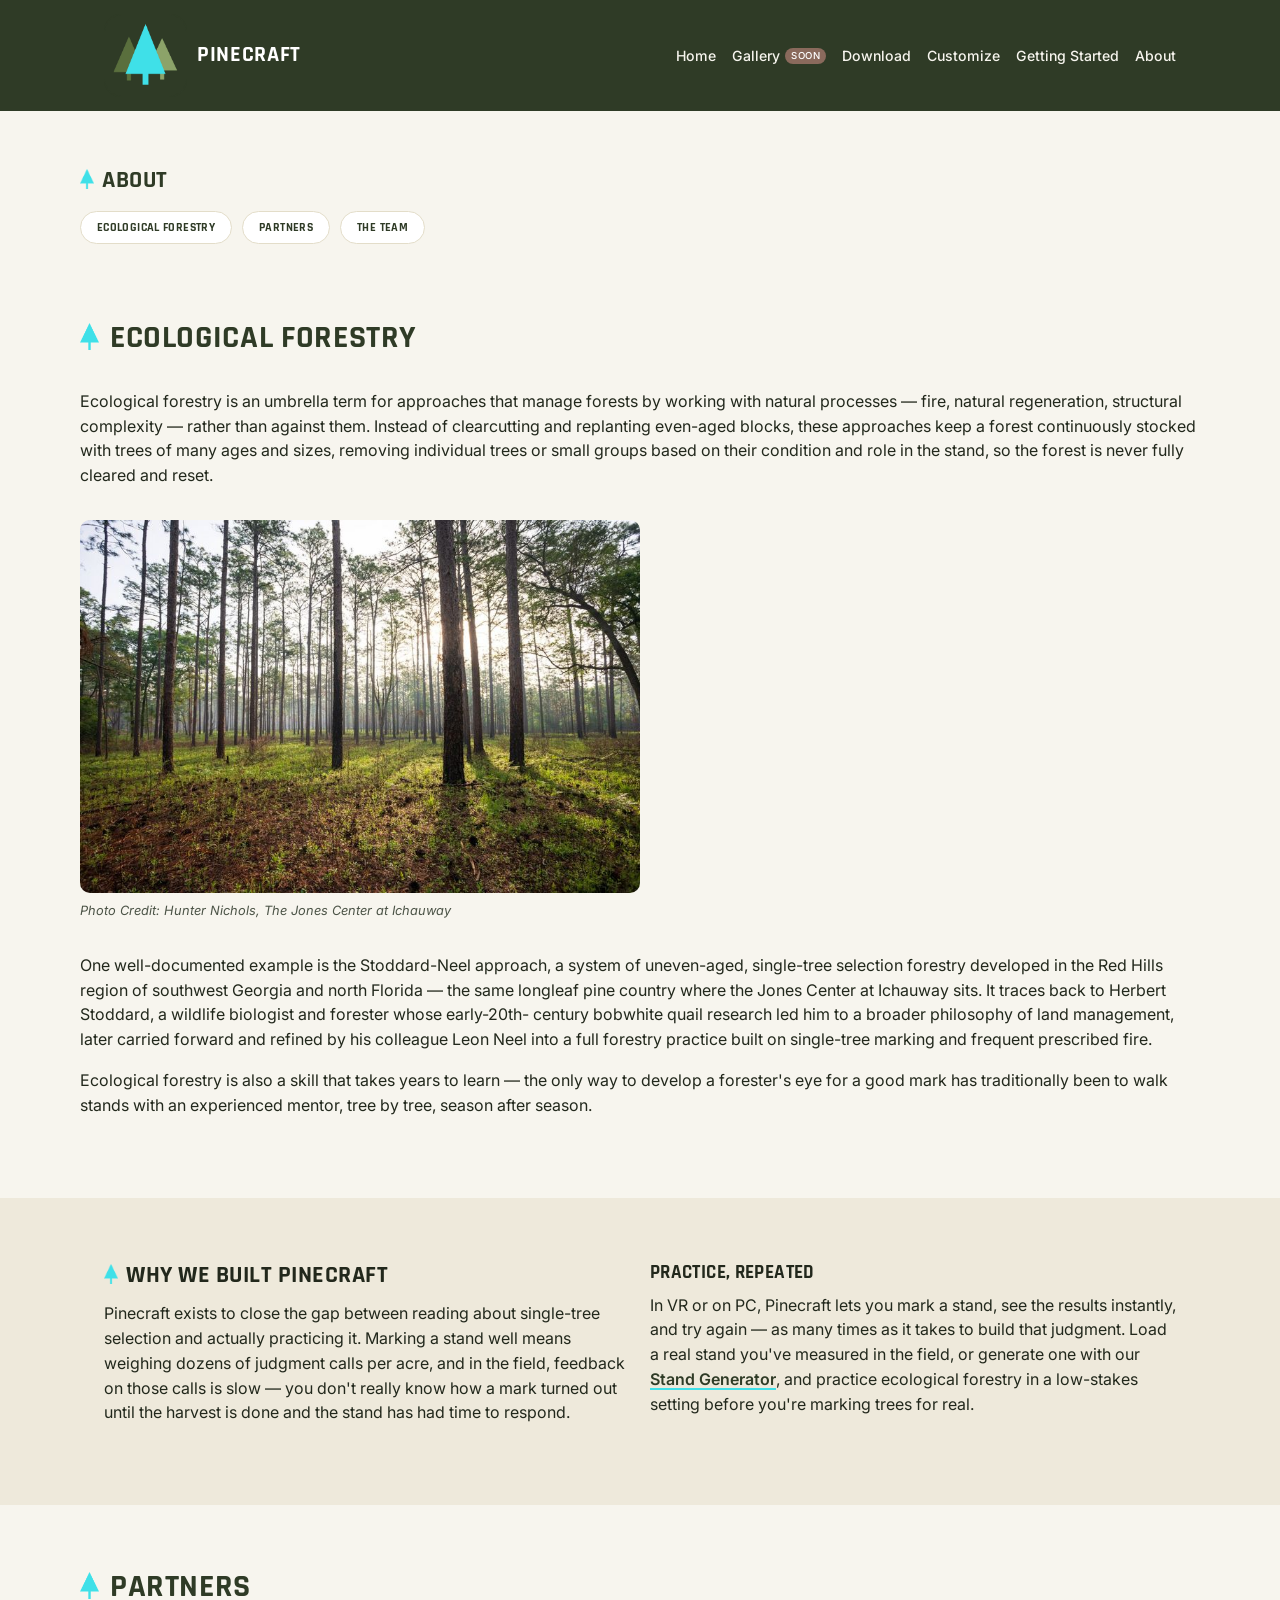
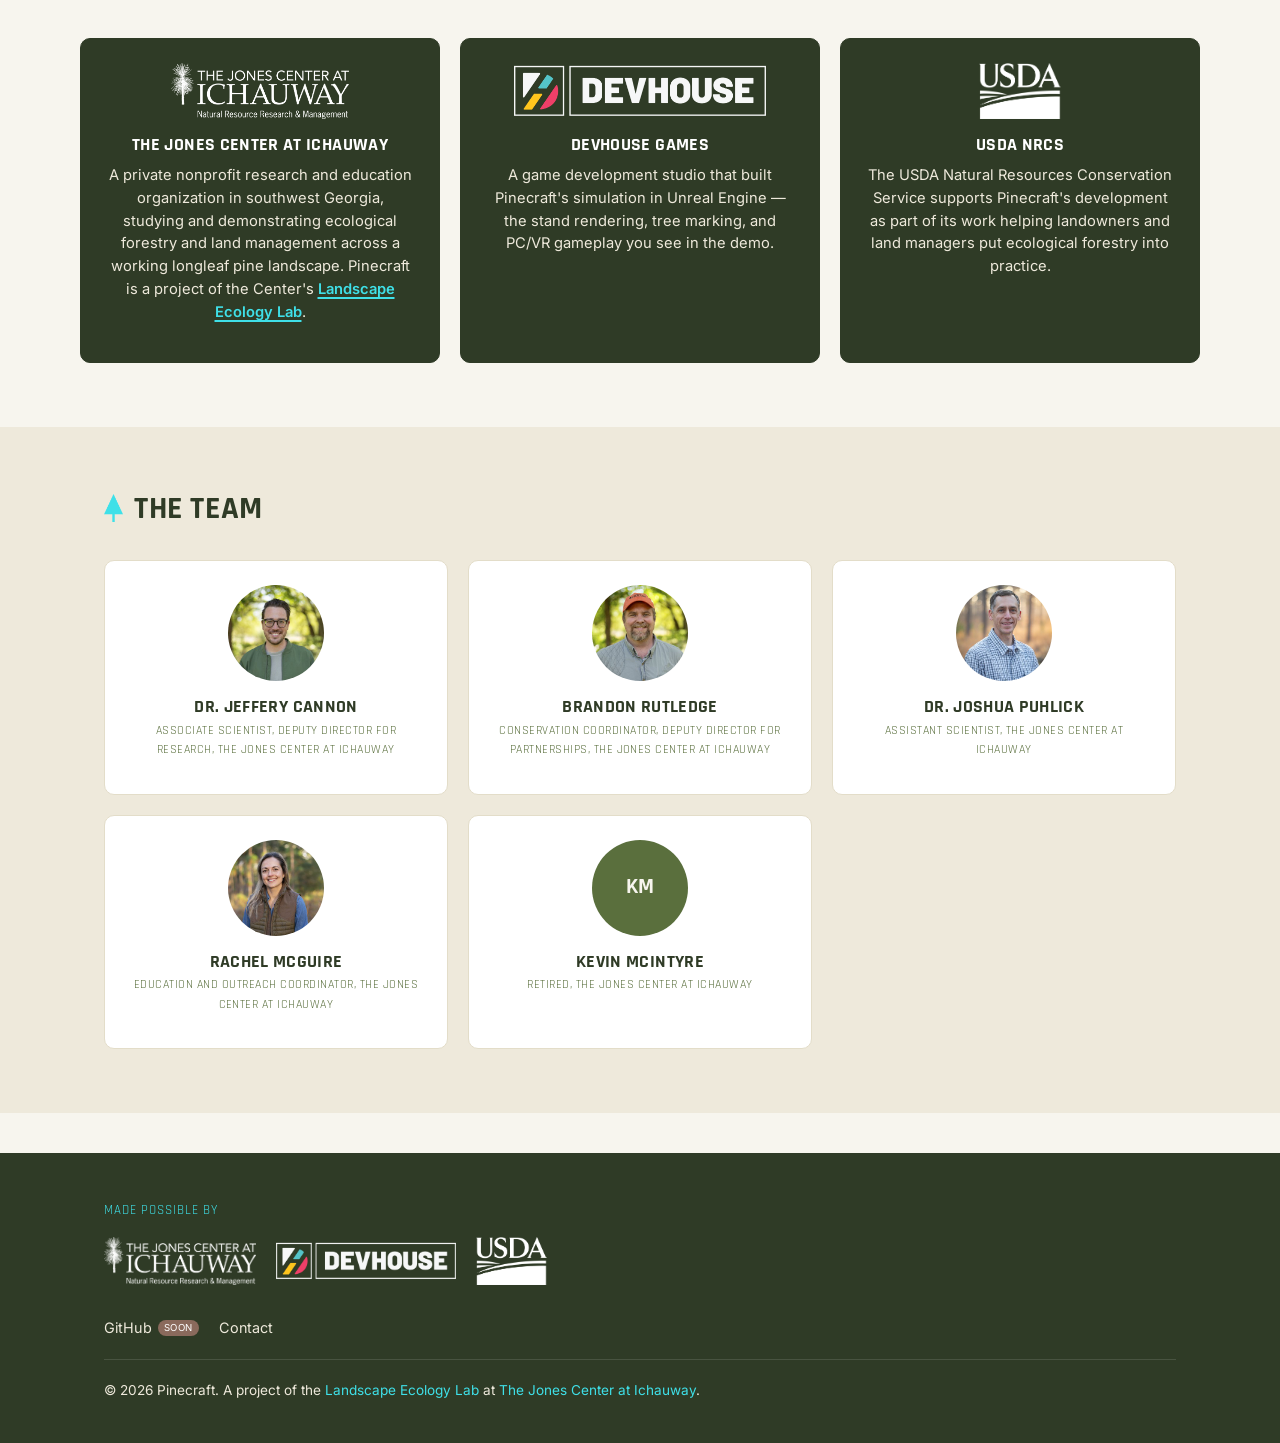
==== about.html @ fbffb934 "added about page" ====
<!DOCTYPE html>
<html lang="en">
<head>
<!-- Google tag (gtag.js) -->
<script async src="https://www.googletagmanager.com/gtag/js?id=G-YC16CTT1N0"></script>
<script>
  window.dataLayer = window.dataLayer || [];
  function gtag(){dataLayer.push(arguments);}
  gtag('js', new Date());

  gtag('config', 'G-YC16CTT1N0');
</script>
<meta charset="utf-8">
<meta name="viewport" content="width=device-width, initial-scale=1">
<title>About · Pinecraft</title>
<meta name="description" content="Ecological forestry and the philosophy behind Pinecraft.">
<link rel="icon" href="assets/img/favicon.png">
<link rel="preconnect" href="https://fonts.googleapis.com">
<link rel="preconnect" href="https://fonts.gstatic.com" crossorigin>
<link href="https://fonts.googleapis.com/css2?family=Rajdhani:wght@600;700&family=Inter:wght@400;500;600&display=swap" rel="stylesheet">
<link rel="stylesheet" href="assets/css/main.css">
</head>
<body>

<div data-include="partials/header.html"></div>

<main>
<section class="wrap page-header">
  <h1><img class="heading-icon" src="assets/img/logos/pine-mark.png" alt="">About</h1>
  <nav class="jump-links">
    <a href="#ecological-forestry">Ecological Forestry</a>
    <a href="#partners">Partners</a>
    <a href="#the-team">The Team</a>
  </nav>
</section>

<section class="wrap section">
  <div class="section__heading">
    <h2 id="ecological-forestry"><img class="heading-icon" src="assets/img/logos/pine-mark.png" alt="">Ecological Forestry</h2>
  </div>
  <p>
    Ecological forestry is an umbrella term for approaches that manage
    forests by working with natural processes — fire, natural regeneration,
    structural complexity — rather than against them. Instead of
    clearcutting and replanting even-aged blocks, these approaches keep a
    forest continuously stocked with trees of many ages and sizes, removing
    individual trees or small groups based on their condition and role in
    the stand, so the forest is never fully cleared and reset.
  </p>
  <figure class="about-photo">
    <img src="assets/img/photos/longleaf-stand-morning.jpg" alt="An open, uneven-aged longleaf pine stand with a grassy groundcover, lit by early morning sun.">
    <figcaption>Photo Credit: Hunter Nichols, The Jones Center at Ichauway</figcaption>
  </figure>
  <p>
    One well-documented example is the Stoddard-Neel approach, a system of
    uneven-aged, single-tree selection forestry developed in the Red Hills
    region of southwest Georgia and north Florida — the same longleaf pine
    country where the Jones Center at Ichauway sits. It traces back to
    Herbert Stoddard, a wildlife biologist and forester whose early-20th-
    century bobwhite quail research led him to a broader philosophy of land
    management, later carried forward and refined by his colleague Leon
    Neel into a full forestry practice built on single-tree marking and
    frequent prescribed fire.
  </p>
  <p>
    Ecological forestry is also a skill that takes years to learn — the
    only way to develop a forester's eye for a good mark has traditionally
    been to walk stands with an experienced mentor, tree by tree, season
    after season.
  </p>
</section>

<section class="section section--alt">
  <div class="wrap grid grid--2">
    <div>
      <h2><img class="heading-icon" src="assets/img/logos/pine-mark.png" alt="">Why We Built Pinecraft</h2>
      <p>
        Pinecraft exists to close the gap between reading about single-tree
        selection and actually practicing it. Marking a stand well means
        weighing dozens of judgment calls per acre, and in the field,
        feedback on those calls is slow — you don't really know how a mark
        turned out until the harvest is done and the stand has had time to
        respond.
      </p>
    </div>
    <div>
      <h3>Practice, Repeated</h3>
      <p>
        In VR or on PC, Pinecraft lets you mark a stand, see the results
        instantly, and try again — as many times as it takes to build that
        judgment. Load a real stand you've measured in the field, or
        generate one with our <a class="text-link" href="customize.html#stand-generator">Stand Generator</a>,
        and practice ecological forestry in a low-stakes setting before
        you're marking trees for real.
      </p>
    </div>
  </div>
</section>

<section class="wrap section">
  <div class="section__heading">
    <h2 id="partners"><img class="heading-icon" src="assets/img/logos/pine-mark.png" alt="">Partners</h2>
  </div>
  <div class="grid grid--3">
    <div class="card partner-card">
      <a href="https://www.jonesctr.org/" target="_blank" rel="noopener"><img src="assets/img/logos/jones-center.png" alt="The Jones Center at Ichauway"></a>
      <h3>The Jones Center at Ichauway</h3>
      <p>A private nonprofit research and education organization in southwest Georgia, studying and demonstrating ecological forestry and land management across a working longleaf pine landscape. Pinecraft is a project of the Center's <a class="text-link" href="https://lab.jonesctr.org/cannon/" target="_blank" rel="noopener">Landscape Ecology Lab</a>.</p>
    </div>
    <div class="card partner-card">
      <a href="https://devhouse.games/" target="_blank" rel="noopener"><img src="assets/img/logos/devhouse.png" alt="Devhouse Games"></a>
      <h3>Devhouse Games</h3>
      <p>A game development studio that built Pinecraft's simulation in Unreal Engine — the stand rendering, tree marking, and PC/VR gameplay you see in the demo.</p>
    </div>
    <div class="card partner-card">
      <a href="https://www.nrcs.usda.gov/" target="_blank" rel="noopener"><img src="assets/img/logos/nrcs.png" alt="USDA NRCS"></a>
      <h3>USDA NRCS</h3>
      <p>The USDA Natural Resources Conservation Service supports Pinecraft's development as part of its work helping landowners and land managers put ecological forestry into practice.</p>
    </div>
  </div>
</section>

<section class="section section--alt">
  <div class="wrap">
  <div class="section__heading">
    <h2 id="the-team"><img class="heading-icon" src="assets/img/logos/pine-mark.png" alt="">The Team</h2>
  </div>
  <div class="grid grid--3">
    <div class="card team-card">
      <div class="team-avatar"><img src="assets/img/team/cannon.jpg" alt="Dr. Jeffery Cannon"></div>
      <h3>Dr. Jeffery Cannon</h3>
      <p class="team-role">Associate Scientist, Deputy Director for Research, The Jones Center at Ichauway</p>
    </div>
    <div class="card team-card">
      <div class="team-avatar"><img src="assets/img/team/rutledge.jpg" alt="Brandon Rutledge"></div>
      <h3>Brandon Rutledge</h3>
      <p class="team-role">Conservation Coordinator, Deputy Director for Partnerships, The Jones Center at Ichauway</p>
    </div>
    <div class="card team-card">
      <div class="team-avatar"><img src="assets/img/team/puhlick.jpg" alt="Dr. Joshua Puhlick"></div>
      <h3>Dr. Joshua Puhlick</h3>
      <p class="team-role">Assistant Scientist, The Jones Center at Ichauway</p>
    </div>
    <div class="card team-card">
      <div class="team-avatar"><img src="assets/img/team/mcguire.jpg" alt="Rachel McGuire"></div>
      <h3>Rachel McGuire</h3>
      <p class="team-role">Education and Outreach Coordinator, The Jones Center at Ichauway</p>
    </div>
    <div class="card team-card">
      <div class="team-avatar">KM</div>
      <h3>Kevin McIntyre</h3>
      <p class="team-role">Retired, The Jones Center at Ichauway</p>
    </div>
  </div>
  </div>
</section>
</main>

<div data-include="partials/footer.html"></div>

<script src="assets/js/main.js"></script>
</body>
</html>
---- assets/css/main.css ----
/* ==========================================================================
   Pinecraft — theme variables
   Pulled from the in-game pause menu (panel/button/header greens + mauve)
   and the tree-selection cyan seen in gameplay. All in one place on purpose
   — nudge any hex below and the whole site follows.
   ========================================================================== */
:root {
  /* Core game palette */
  --forest-dark:   #2f3b26; /* pause-menu panel background */
  --forest-mid:    #5a6f3d; /* pause-menu button rows */
  --forest-mauve:  #8a6a5c; /* pause-menu header bar */
  --accent-cyan:   #3fe0e8; /* tree-selection highlight — the one "special" color */
  --accent-lime:   #d6e24b; /* pause-menu button text */

  /* Supporting neutrals, pulled from the gameplay shot */
  --bark:          #5b4a3d;
  --sand:          #b99b5c;
  --sky:           #aebfc9;

  /* Content surface colors — dark chrome, light reading surface */
  --cream:         #f7f5ee;
  --cream-dim:     #eee9db;
  --ink:           #22281c;
  --ink-soft:      #4b5346;
  --white:         #ffffff;

  --font-display: "Rajdhani", "Segoe UI", sans-serif;
  --font-body: "Inter", "Segoe UI", sans-serif;

  --radius: 10px;
  --wrap-width: 1120px;
}

/* ==========================================================================
   Reset / base
   ========================================================================== */
* { box-sizing: border-box; }
html { scroll-behavior: smooth; }
body {
  margin: 0;
  font-family: var(--font-body);
  color: var(--ink);
  background: var(--cream);
  line-height: 1.55;
}
img { max-width: 100%; display: block; }
a { color: inherit; }
h1, h2, h3, h4 {
  font-family: var(--font-display);
  font-weight: 700;
  text-transform: uppercase;
  letter-spacing: 0.02em;
  line-height: 1.15;
  margin: 0 0 0.5em;
}
p { margin: 0 0 1em; }
.wrap {
  max-width: var(--wrap-width);
  margin: 0 auto;
  padding: 0 24px;
}
.sr-only {
  position: absolute;
  width: 1px; height: 1px;
  overflow: hidden;
  clip: rect(0 0 0 0);
  white-space: nowrap;
}
a:focus-visible, button:focus-visible, input:focus-visible, select:focus-visible, textarea:focus-visible {
  outline: 3px solid var(--accent-cyan);
  outline-offset: 2px;
}

/* ==========================================================================
   Buttons — styled after the pause-menu rows (moss green + lime text)
   ========================================================================== */
.btn {
  display: inline-flex;
  align-items: center;
  gap: 0.5em;
  font-family: var(--font-display);
  font-weight: 700;
  text-transform: uppercase;
  letter-spacing: 0.03em;
  text-decoration: none;
  border: none;
  border-radius: var(--radius);
  padding: 14px 28px;
  cursor: pointer;
  transition: transform 0.12s ease, background 0.12s ease;
}
.btn:disabled {
  opacity: 0.45;
  cursor: not-allowed;
  pointer-events: none;
}
.btn:hover {
  transform: translateY(-1px);
  box-shadow: 0 0 0 3px rgba(63,224,232,0.22), 0 6px 18px rgba(63,224,232,0.25);
}
.btn--primary {
  background: var(--forest-mid);
  color: var(--accent-lime);
}
.btn--primary:hover { background: #66803f; }
.btn--ghost {
  background: transparent;
  color: var(--forest-dark);
  border: 2px solid var(--forest-dark);
}
.btn--ghost:hover { background: var(--forest-dark); color: var(--cream); }
/* For ghost buttons sitting on the dark hero — plain .btn--ghost (dark
   text/border) nearly disappears against the hero's dark green overlay. */
.btn--ghost-inverse {
  background: transparent;
  color: var(--cream);
  border: 2px solid var(--accent-cyan);
}
.btn--ghost-inverse:hover {
  background: var(--accent-cyan);
  color: var(--forest-dark);
  box-shadow: 0 0 26px rgba(63,224,232,0.5);
}
.btn--cyan {
  background: var(--accent-cyan);
  color: var(--forest-dark);
}
.btn--cyan:hover { background: #63e8ee; }

/* Inline text links (e.g. "Stand Generator" mentions inline in copy) */
.text-link {
  color: var(--forest-dark);
  font-weight: 600;
  text-decoration: underline;
  text-decoration-color: var(--accent-cyan);
  text-decoration-thickness: 2px;
  text-underline-offset: 3px;
}
.text-link:hover { color: var(--accent-cyan); }

/* ==========================================================================
   Header / nav
   ========================================================================== */
.site-header {
  background: var(--forest-dark);
  color: var(--white);
  position: sticky;
  top: 0;
  z-index: 20;
}
.site-header__inner {
  display: flex;
  align-items: center;
  justify-content: space-between;
  padding-top: 14px;
  padding-bottom: 14px;
}
.brand {
  display: inline-flex;
  align-items: center;
  gap: 10px;
  text-decoration: none;
  color: var(--white);
}
.brand__icon {
  height: 83px;
  width: 83px;
}
.brand__mark {
  font-family: var(--font-display);
  font-weight: 700;
  font-size: 1.4rem;
  letter-spacing: 0.03em;
  text-transform: uppercase;
}
.site-nav ul {
  display: flex;
  gap: 16px;
  list-style: none;
  margin: 0;
  padding: 0;
}
.site-nav a {
  text-decoration: none;
  color: var(--cream);
  font-weight: 500;
  font-size: 0.88rem;
  display: inline-flex;
  align-items: center;
  gap: 5px;
  white-space: nowrap;
}
.site-nav a:hover { color: var(--accent-cyan); }
.badge {
  background: var(--forest-mauve);
  color: var(--white);
  font-size: 0.6rem;
  text-transform: uppercase;
  letter-spacing: 0.05em;
  padding: 1px 6px;
  border-radius: 999px;
}
.nav-toggle {
  display: none;
  flex-direction: column;
  gap: 4px;
  background: none;
  border: none;
  cursor: pointer;
  padding: 8px;
}
.nav-toggle span {
  width: 22px;
  height: 2px;
  background: var(--white);
}

/* Brand + full nav only need ~690px combined at max content width, so the
   hamburger doesn't need to kick in until well below tablet width. */
@media (max-width: 860px) {
  .nav-toggle { display: flex; }
  .site-nav {
    display: none;
    position: absolute;
    top: 100%;
    left: 0;
    right: 0;
    background: var(--forest-dark);
    padding: 12px 24px 20px;
  }
  .site-nav.is-open { display: block; }
  .site-nav ul { flex-direction: column; gap: 16px; }
}

/* ==========================================================================
   Hero
   ========================================================================== */
.hero {
  position: relative;
  overflow: hidden;
  color: var(--cream);
  padding: 72px 0 88px;
}
.hero__bg-video {
  position: absolute;
  inset: 0;
  width: 100%;
  height: 100%;
  object-fit: cover;
  z-index: 0;
}
.hero__overlay {
  position: absolute;
  inset: 0;
  z-index: 1;
  /* Same gradient the hero used before video — keeps it looking right even
     with no video file yet, and keeps hero text readable over any footage. */
  background: linear-gradient(180deg, rgba(47,59,38,0.88) 0%, rgba(36,48,29,0.92) 100%);
}
@media (max-width: 700px) {
  /* Skip the video on small screens — saves mobile data, and the plain
     gradient (still shown via .hero__overlay) looks fine on its own. */
  .hero__bg-video { display: none; }
}
.hero__grid {
  position: relative;
  z-index: 2;
  display: grid;
  grid-template-columns: 1fr auto;
  align-items: center;
  gap: 40px;
}
.hero__inner {
  display: grid;
  gap: 20px;
  max-width: 700px;
}
.hero__logo {
  width: 260px;
  height: auto;
  opacity: 0.9;
  justify-self: end;
}
@media (max-width: 900px) {
  .hero__grid { grid-template-columns: 1fr; }
  .hero__logo { display: none; }
}
.hero h1 {
  font-size: clamp(2.4rem, 5vw, 3.6rem);
  margin-bottom: 0.2em;
}
.hero p.lede {
  font-size: 1.15rem;
  color: var(--cream-dim);
  max-width: 620px;
}
.hero__actions {
  display: flex;
  flex-wrap: wrap;
  gap: 14px;
  margin-top: 12px;
}

/* ==========================================================================
   Sections / cards
   ========================================================================== */
section.section {
  padding: 64px 0;
}
section.section--alt {
  background: var(--cream-dim);
}
.section__heading {
  max-width: 640px;
  margin-bottom: 32px;
}
.section__heading h2 {
  font-size: 2rem;
  color: var(--forest-dark);
}
.section__heading p {
  color: var(--ink-soft);
}

.video-frame {
  position: relative;
  background: var(--forest-dark);
  border-radius: var(--radius);
  overflow: hidden;
  aspect-ratio: 16 / 9;
  display: flex;
  align-items: center;
  justify-content: center;
}
.video-frame video, .video-frame iframe {
  width: 100%;
  height: 100%;
  border: none;
  display: block;
}
/* Covers everything except the native control bar strip at the bottom,
   so a click anywhere on the video toggles play/pause without ever
   fighting the browser's own controls (seek bar, volume, fullscreen) —
   clicks on that strip fall straight through to the video underneath. */
.video-click-overlay {
  position: absolute;
  top: 0;
  left: 0;
  right: 0;
  bottom: 44px;
  cursor: pointer;
  z-index: 1;
}
.video-play-icon {
  position: absolute;
  top: 50%;
  left: 50%;
  transform: translate(-50%, -50%);
  width: 160px;
  height: 160px;
  border-radius: 50%;
  background: rgba(34,40,28,0.55);
  border: 4px solid var(--accent-cyan);
  display: flex;
  align-items: center;
  justify-content: center;
  transition: transform 0.15s ease, background 0.15s ease;
}
.video-play-icon::after {
  content: "";
  border-style: solid;
  border-width: 29px 0 29px 45px;
  border-color: transparent transparent transparent var(--accent-cyan);
  margin-left: 11px;
}
.video-click-overlay:hover .video-play-icon {
  transform: translate(-50%, -50%) scale(1.08);
  background: rgba(34,40,28,0.75);
}
.video-frame.is-playing .video-play-icon {
  display: none;
}
.video-placeholder {
  color: var(--cream-dim);
  text-align: center;
  padding: 24px;
  font-family: var(--font-display);
  text-transform: uppercase;
  letter-spacing: 0.05em;
}

.grid {
  display: grid;
  gap: 20px;
}
.grid--2 { grid-template-columns: repeat(2, 1fr); }
.grid--3 { grid-template-columns: repeat(3, 1fr); }
@media (max-width: 760px) {
  .grid--2, .grid--3 { grid-template-columns: 1fr; }
}

.card {
  background: var(--white);
  border-radius: var(--radius);
  padding: 24px;
  border: 1px solid #e3ddc9;
  transition: transform 0.18s ease, box-shadow 0.18s ease, border-color 0.18s ease;
}
.card:hover {
  transform: translateY(-4px);
  border-color: var(--accent-cyan);
  box-shadow: 0 10px 26px rgba(63,224,232,0.2);
}
.card h3 {
  font-size: 1.1rem;
  color: var(--forest-dark);
  display: flex;
  align-items: center;
  gap: 8px;
}
/* "Coming soon" cards get a corner ribbon instead of the header-badge
   treatment other cards would get — kept deliberately different from a
   plain striped background, which read as a generic placeholder pattern. */
.card--soon {
  position: relative;
  overflow: hidden;
  background: var(--cream-dim);
  border: 1px solid var(--forest-mauve);
}
.card--soon::before {
  content: "Coming soon";
  position: absolute;
  top: 16px;
  right: -38px;
  width: 150px;
  transform: rotate(45deg);
  background: var(--forest-mauve);
  color: var(--white);
  font-family: var(--font-display);
  font-size: 0.62rem;
  font-weight: 700;
  text-transform: uppercase;
  letter-spacing: 0.06em;
  text-align: center;
  padding: 4px 0;
  box-shadow: 0 2px 8px rgba(0,0,0,0.18);
}

/* Feature bullet dots "breathe" (scale + glow) to draw a little life into
   the list, then pop harder on hover as direct feedback. */
.tag-mark {
  display: inline-block;
  color: var(--accent-cyan);
  animation: tag-breathe 2s ease-in-out infinite;
}
@keyframes tag-breathe {
  0%, 100% { transform: scale(1); text-shadow: 0 0 3px rgba(63,224,232,0.3); }
  50% { transform: scale(2); text-shadow: 0 0 20px rgba(63,224,232,1); }
}
.card:hover .tag-mark {
  animation-play-state: paused;
  transform: scale(2.2);
  text-shadow: 0 0 22px rgba(63,224,232,1);
  transition: transform 0.18s ease, text-shadow 0.18s ease;
}
/* Coming-soon cards stay hands-off — no breathing dot, no hover pop, no
   glow, no card lift — so they visibly read as "not yet interactive" next
   to the live features around them. */
.card--soon .tag-mark {
  color: var(--forest-mauve);
  animation: none;
  transform: none;
  text-shadow: none;
}
.card--soon:hover {
  transform: none;
  border-color: var(--forest-mauve);
  box-shadow: none;
}
.card--soon:hover .tag-mark {
  transform: none;
  text-shadow: none;
}

.heading-icon {
  display: inline-block;
  height: 0.85em;
  width: auto;
  vertical-align: -0.1em;
  margin-right: 0.35em;
}

table.specs {
  width: 100%;
  border-collapse: collapse;
  background: var(--white);
  border-radius: var(--radius);
  overflow: hidden;
}
table.specs th, table.specs td {
  text-align: left;
  padding: 12px 16px;
  border-bottom: 1px solid #e3ddc9;
}
table.specs th {
  width: 220px;
  color: var(--forest-dark);
  font-family: var(--font-display);
  text-transform: uppercase;
  font-size: 0.8rem;
  letter-spacing: 0.04em;
}
.note {
  font-size: 0.9rem;
  color: var(--ink-soft);
  font-style: italic;
}

/* ==========================================================================
   Stand Generator preview
   ========================================================================== */
.stand-results {
  display: none;
}
.stand-results.is-visible { display: block; }
.stand-preview {
  position: relative;
  margin-top: 8px;
  background: var(--cream-dim);
  border: 1px solid #e3ddc9;
  border-radius: var(--radius);
  overflow: hidden;
}
.stand-preview canvas {
  width: 100%;
  height: auto;
  display: block;
  cursor: crosshair;
}
.stand-preview-tooltip {
  position: absolute;
  display: none;
  pointer-events: none;
  background: var(--ink);
  color: var(--cream);
  font-size: 0.8rem;
  padding: 6px 10px;
  border-radius: 6px;
  white-space: nowrap;
  transform: translate(-50%, -120%);
  z-index: 2;
}
.stand-preview-tooltip.is-visible { display: block; }
.stand-preview-tooltip--dark {
  background: var(--white);
  color: var(--ink);
  border: 1px solid #e3ddc9;
}
.stand-preview-legend {
  display: flex;
  flex-wrap: wrap;
  gap: 16px;
  padding: 10px 2px;
  font-size: 0.85rem;
  color: var(--ink-soft);
}
.stand-preview-legend span {
  display: inline-flex;
  align-items: center;
  gap: 6px;
}
.legend-swatch {
  width: 10px;
  height: 10px;
  border-radius: 50%;
  display: inline-block;
}
.legend-swatch--ring {
  background: rgba(127,194,92,0.85);
  box-shadow: 0 0 0 1.5px rgba(232,151,63,0.9);
}
.legend-swatch--firescar {
  background: rgba(127,194,92,0.85);
  box-shadow: 0 0 0 1.5px rgba(25,22,20,0.95);
}

.callout {
  margin-top: 24px;
  background: var(--cream-dim);
  border: 1px solid #e3ddc9;
  border-left: 4px solid var(--accent-cyan);
  border-radius: var(--radius);
  padding: 20px 24px;
}
.callout h3 { margin-bottom: 0.4em; }
.callout .btn { margin-top: 4px; }

.stand-histogram {
  margin-top: 24px;
  background: var(--white);
  border: 1px solid #e3ddc9;
  border-radius: var(--radius);
  padding: 16px;
  position: relative;
}
.stand-histogram h4 {
  margin: 0 0 12px;
  font-size: 0.9rem;
  color: var(--forest-dark);
}
.stand-histogram canvas {
  width: 100%;
  height: auto;
  display: block;
}

/* ==========================================================================
   Getting Started — collapsible guide sections
   ========================================================================== */
.guide-section {
  background: var(--white);
  border: 1px solid #e3ddc9;
  border-radius: var(--radius);
  margin-bottom: 16px;
  overflow: hidden;
}
.guide-section summary {
  cursor: pointer;
  padding: 18px 24px;
  font-family: var(--font-display);
  font-weight: 700;
  text-transform: uppercase;
  letter-spacing: 0.03em;
  font-size: 1.05rem;
  color: var(--forest-dark);
  list-style: none;
  display: flex;
  align-items: center;
  justify-content: space-between;
  gap: 16px;
}
.guide-section summary::-webkit-details-marker { display: none; }
.guide-section summary::after {
  content: "+";
  flex: none;
  font-size: 1.5rem;
  line-height: 1;
  color: var(--accent-cyan);
  transition: transform 0.15s ease;
}
.guide-section[open] summary { border-bottom: 1px solid #e3ddc9; }
.guide-section[open] summary::after { transform: rotate(45deg); }
.guide-section__body {
  padding: 20px 24px 24px;
}
.guide-section__body h3 {
  font-size: 1rem;
  color: var(--forest-dark);
  margin-top: 1.6em;
}
.guide-section__body h3:first-child { margin-top: 0; }
.guide-section__body ol,
.guide-section__body ul {
  padding-left: 1.3em;
  margin: 0 0 1em;
}
.guide-section__body li { margin-bottom: 0.4em; }
.guide-section__body code {
  background: var(--cream-dim);
  padding: 1px 6px;
  border-radius: 4px;
  font-size: 0.92em;
}
.guide-placeholder {
  background: var(--cream-dim);
  border: 1px dashed #cfc7ab;
  border-radius: var(--radius);
  padding: 28px 20px;
  text-align: center;
  color: var(--ink-soft);
  font-size: 0.85rem;
  margin: 16px 0;
}
.guide-placeholder strong {
  display: block;
  color: var(--forest-dark);
  font-family: var(--font-display);
  text-transform: uppercase;
  letter-spacing: 0.03em;
  font-size: 0.75rem;
  margin-bottom: 6px;
}
.guide-screenshot {
  margin: 16px 0;
  max-width: 420px;
}
.guide-screenshot img {
  display: block;
  width: 100%;
  border: 1px solid #e3ddc9;
  border-radius: var(--radius);
}
.guide-screenshot figcaption {
  margin-top: 8px;
  color: var(--ink-soft);
  font-size: 0.85rem;
  text-align: center;
}

/* ==========================================================================
   Contact form
   ========================================================================== */
.contact-form {
  max-width: 520px;
  margin-top: 32px;
}
#stand-generator-form {
  background: var(--white);
  border: 1px solid #e3ddc9;
  border-radius: var(--radius);
  padding: 24px;
}
.form-field {
  margin-bottom: 20px;
}
.form-field label {
  display: block;
  font-family: var(--font-display);
  font-weight: 700;
  text-transform: uppercase;
  font-size: 0.8rem;
  letter-spacing: 0.04em;
  color: var(--forest-dark);
  margin-bottom: 6px;
}
.form-field input,
.form-field select,
.form-field textarea {
  width: 100%;
  font-family: var(--font-body);
  font-size: 1rem;
  color: var(--ink);
  background: var(--white);
  border: 1px solid #e3ddc9;
  border-radius: var(--radius);
  padding: 10px 14px;
}
.form-field textarea { resize: vertical; }
.slider-field {
  display: flex;
  align-items: center;
  gap: 12px;
}
.slider-field input[type="range"] {
  flex: 1;
  accent-color: var(--accent-cyan);
}
.slider-field input[type="number"] {
  width: 80px;
  flex: none;
}
.checkbox-field {
  display: flex;
  flex-wrap: wrap;
  gap: 24px;
}
.checkbox-field label {
  display: flex;
  align-items: center;
  gap: 8px;
  text-transform: none;
  font-family: var(--font-body);
  font-weight: 500;
  font-size: 0.95rem;
  color: var(--ink);
}
.checkbox-field input[type="checkbox"],
.checkbox-field input[type="radio"] {
  width: 18px;
  height: 18px;
  flex: none;
  accent-color: var(--accent-cyan);
}

/* ==========================================================================
   Coming-soon page layout
   ========================================================================== */
.page-header {
  padding: 56px 0 12px;
}
.page-header h1 { color: var(--forest-dark); }
.page-header .lede { color: var(--ink-soft); font-size: 1.1rem; }
.jump-links {
  display: flex;
  flex-wrap: wrap;
  gap: 10px;
  margin-top: 16px;
}
.jump-links a {
  color: var(--forest-dark);
  background: var(--white);
  border: 1px solid #e3ddc9;
  border-radius: 999px;
  padding: 6px 16px;
  font-family: var(--font-display);
  font-weight: 700;
  text-transform: uppercase;
  letter-spacing: 0.03em;
  font-size: 0.78rem;
  text-decoration: none;
}
.jump-links a:hover {
  border-color: var(--accent-cyan);
  color: var(--accent-cyan);
}

.coming-soon-panel {
  padding-bottom: 56px;
}
.coming-soon-badge {
  display: inline-block;
  background: var(--forest-mauve);
  color: var(--white);
  font-family: var(--font-display);
  text-transform: uppercase;
  letter-spacing: 0.06em;
  padding: 6px 14px;
  border-radius: 999px;
  margin-bottom: 16px;
}

/* ==========================================================================
   About page — partners + team
   ========================================================================== */
.about-photo {
  margin: 32px 0;
  max-width: 50%;
}
@media (max-width: 760px) {
  .about-photo { max-width: 100%; }
}
.about-photo img {
  display: block;
  width: 100%;
  border-radius: var(--radius);
}
.about-photo figcaption {
  margin-top: 8px;
  color: var(--ink-soft);
  font-size: 0.8rem;
  font-style: italic;
}

.partner-card {
  position: relative;
  text-align: center;
  background: var(--forest-dark);
  border-color: var(--forest-dark);
  cursor: pointer;
}
/* Stretches the logo link's hit area to cover the whole card. Later-painted
   siblings (like the inline "Landscape Ecology Lab" link) still sit on top
   in default stacking order, so nested links stay independently clickable. */
.partner-card > a:first-of-type::after {
  content: "";
  position: absolute;
  inset: 0;
}
.partner-card img {
  height: 56px;
  width: auto;
  max-width: 100%;
  object-fit: contain;
  margin: 0 auto 16px;
}
.partner-card h3 { justify-content: center; color: var(--white); }
.partner-card p { color: var(--cream-dim); font-size: 0.92rem; }
.partner-card a.text-link { color: var(--accent-cyan); }

.team-card { text-align: center; }
.team-avatar {
  width: 96px;
  height: 96px;
  border-radius: 50%;
  margin: 0 auto 16px;
  overflow: hidden;
  background: var(--forest-mid);
  color: var(--cream);
  display: flex;
  align-items: center;
  justify-content: center;
  font-family: var(--font-display);
  font-weight: 700;
  font-size: 1.4rem;
  letter-spacing: 0.02em;
}
.team-avatar img {
  width: 100%;
  height: 100%;
  object-fit: cover;
}
.team-card h3 { justify-content: center; margin-bottom: 0.2em; }
.team-card .team-role {
  font-family: var(--font-display);
  text-transform: uppercase;
  letter-spacing: 0.04em;
  font-size: 0.78rem;
  color: var(--forest-mid);
  margin-bottom: 0.8em;
}
.team-card p { color: var(--ink-soft); font-size: 0.92rem; }

/* ==========================================================================
   Footer / credits
   ========================================================================== */
.site-footer {
  background: var(--forest-dark);
  color: var(--cream-dim);
  padding: 48px 0 28px;
  margin-top: 40px;
}
.credits__label {
  font-family: var(--font-display);
  text-transform: uppercase;
  letter-spacing: 0.08em;
  font-size: 0.8rem;
  color: var(--accent-cyan);
  margin-bottom: 16px;
}
.credits__logos {
  list-style: none;
  display: flex;
  flex-wrap: wrap;
  gap: 20px;
  padding: 0;
  margin: 0 0 32px;
}
.credits__logos a { text-decoration: none; }
.credit-logo {
  height: 48px;
  width: auto;
  max-width: 180px;
  object-fit: contain;
}
.footer-links {
  display: flex;
  flex-wrap: wrap;
  gap: 20px;
  margin-bottom: 20px;
}
.footer-links a {
  color: var(--cream-dim);
  text-decoration: none;
  font-size: 0.9rem;
  display: inline-flex;
  align-items: center;
  gap: 6px;
}
.footer-links a:hover { color: var(--accent-cyan); }
.footer-bottom {
  border-top: 1px solid rgba(255,255,255,0.12);
  padding-top: 20px;
  font-size: 0.85rem;
}
.footer-bottom a { color: var(--accent-cyan); text-decoration: none; }
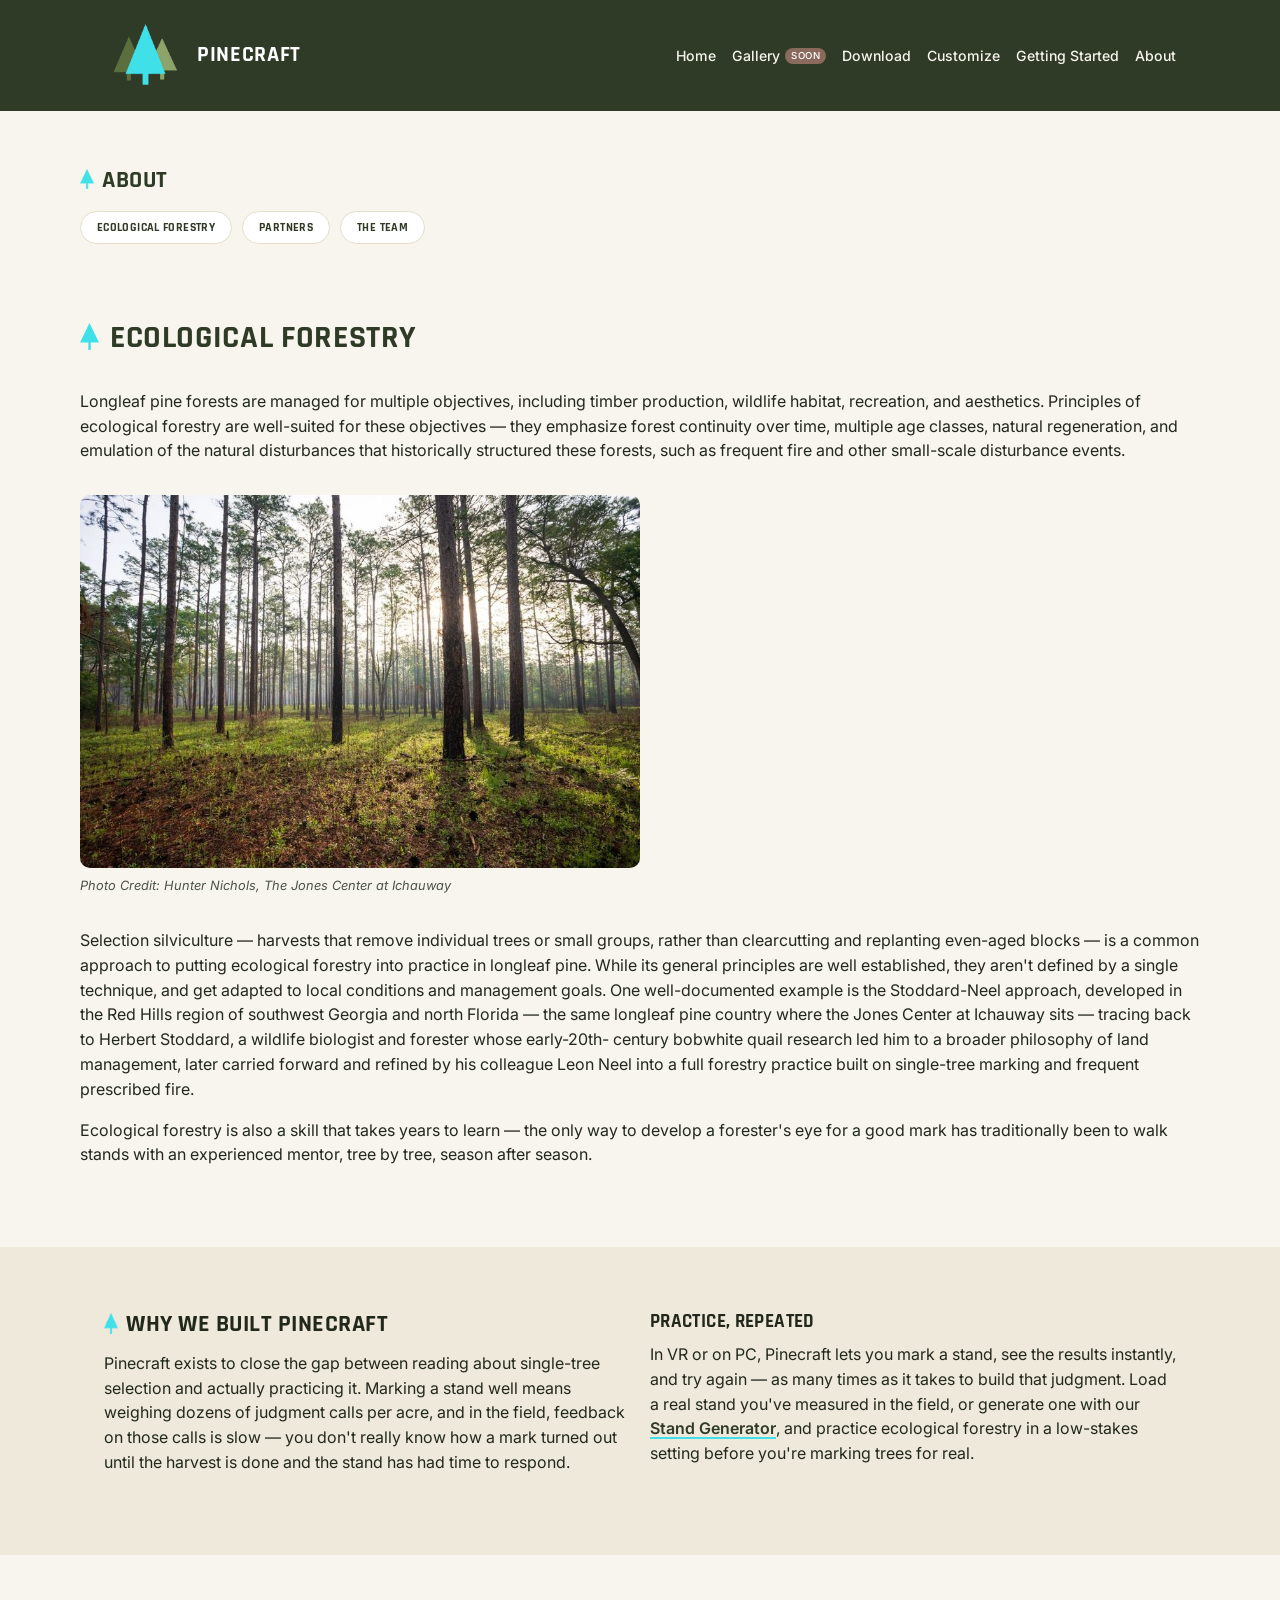
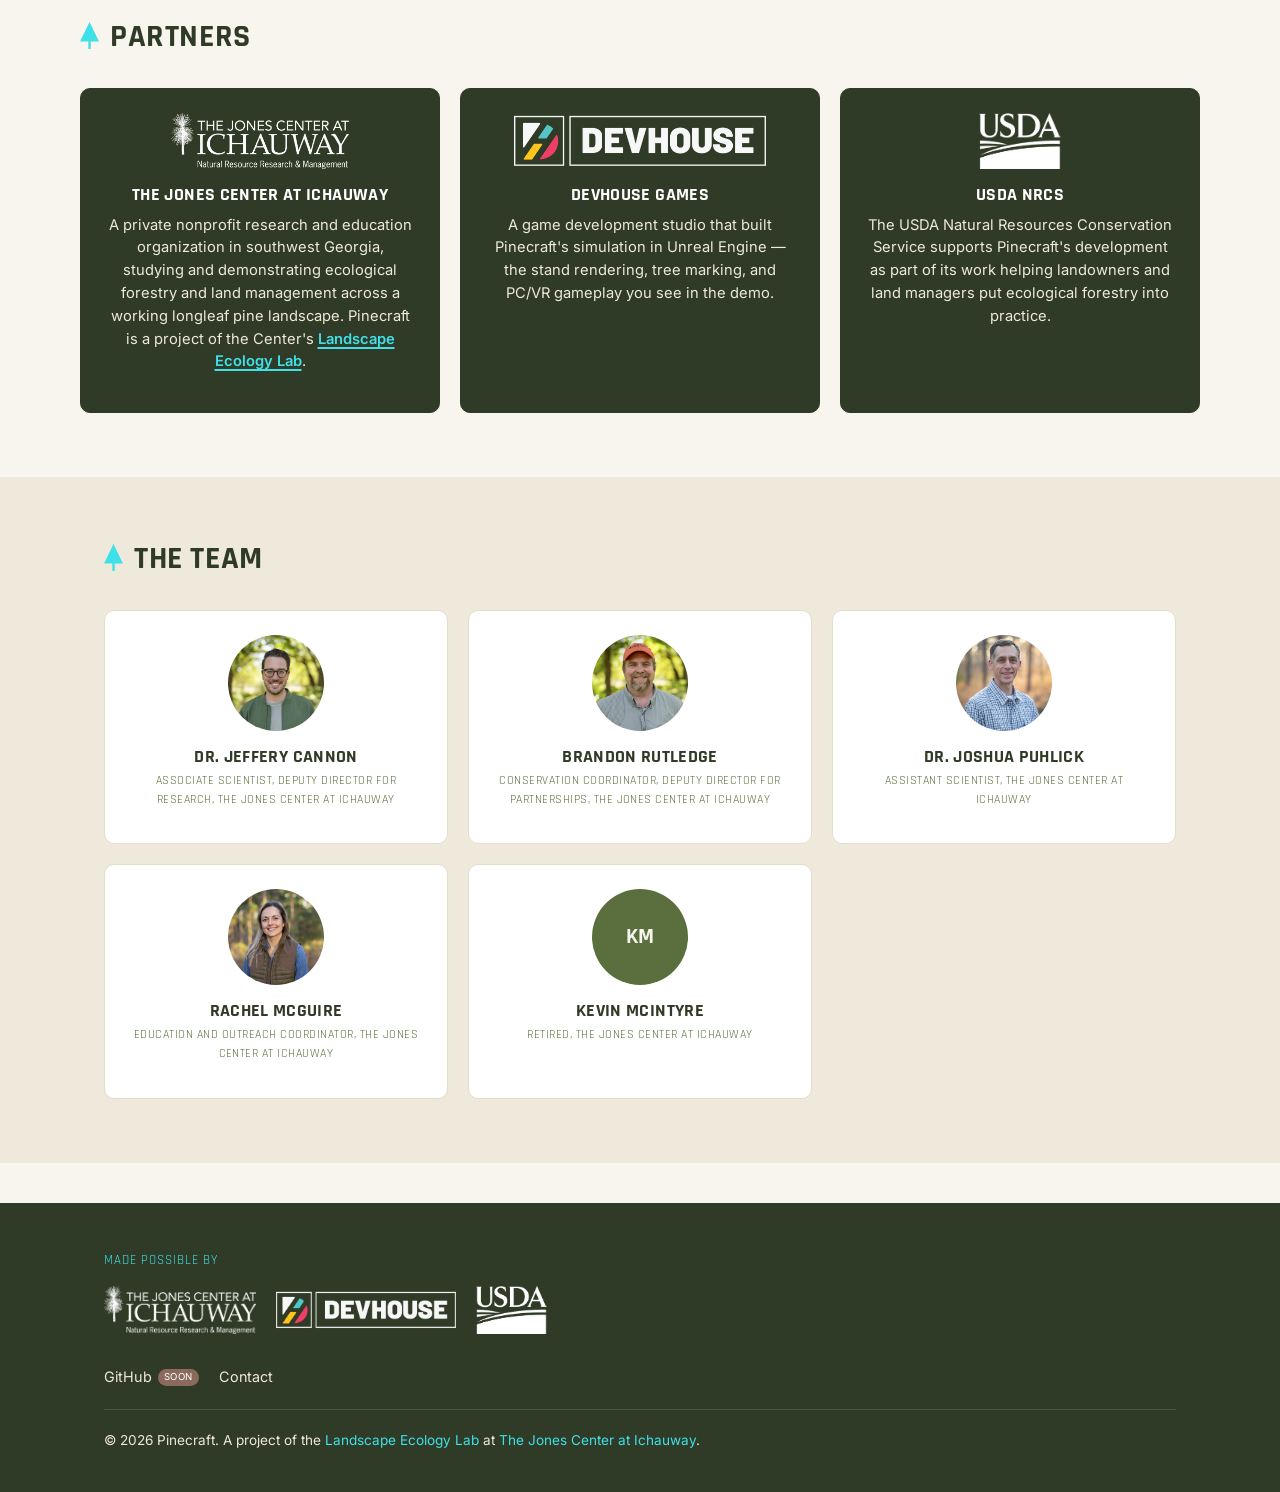
==== commit e664d858: "update about" ====
--- a/about.html
+++ b/about.html
@@ -39,23 +39,28 @@
     <h2 id="ecological-forestry"><img class="heading-icon" src="assets/img/logos/pine-mark.png" alt="">Ecological Forestry</h2>
   </div>
   <p>
-    Ecological forestry is an umbrella term for approaches that manage
-    forests by working with natural processes — fire, natural regeneration,
-    structural complexity — rather than against them. Instead of
-    clearcutting and replanting even-aged blocks, these approaches keep a
-    forest continuously stocked with trees of many ages and sizes, removing
-    individual trees or small groups based on their condition and role in
-    the stand, so the forest is never fully cleared and reset.
+    Longleaf pine forests are managed for multiple objectives, including
+    timber production, wildlife habitat, recreation, and aesthetics.
+    Principles of ecological forestry are well-suited for these
+    objectives — they emphasize forest continuity over time, multiple age
+    classes, natural regeneration, and emulation of the natural
+    disturbances that historically structured these forests, such as
+    frequent fire and other small-scale disturbance events.
   </p>
   <figure class="about-photo">
     <img src="assets/img/photos/longleaf-stand-morning.jpg" alt="An open, uneven-aged longleaf pine stand with a grassy groundcover, lit by early morning sun.">
     <figcaption>Photo Credit: Hunter Nichols, The Jones Center at Ichauway</figcaption>
   </figure>
   <p>
-    One well-documented example is the Stoddard-Neel approach, a system of
-    uneven-aged, single-tree selection forestry developed in the Red Hills
+    Selection silviculture — harvests that remove individual trees or
+    small groups, rather than clearcutting and replanting even-aged
+    blocks — is a common approach to putting ecological forestry into
+    practice in longleaf pine. While its general principles are well
+    established, they aren't defined by a single technique, and get
+    adapted to local conditions and management goals. One well-documented
+    example is the Stoddard-Neel approach, developed in the Red Hills
     region of southwest Georgia and north Florida — the same longleaf pine
-    country where the Jones Center at Ichauway sits. It traces back to
+    country where the Jones Center at Ichauway sits — tracing back to
     Herbert Stoddard, a wildlife biologist and forester whose early-20th-
     century bobwhite quail research led him to a broader philosophy of land
     management, later carried forward and refined by his colleague Leon
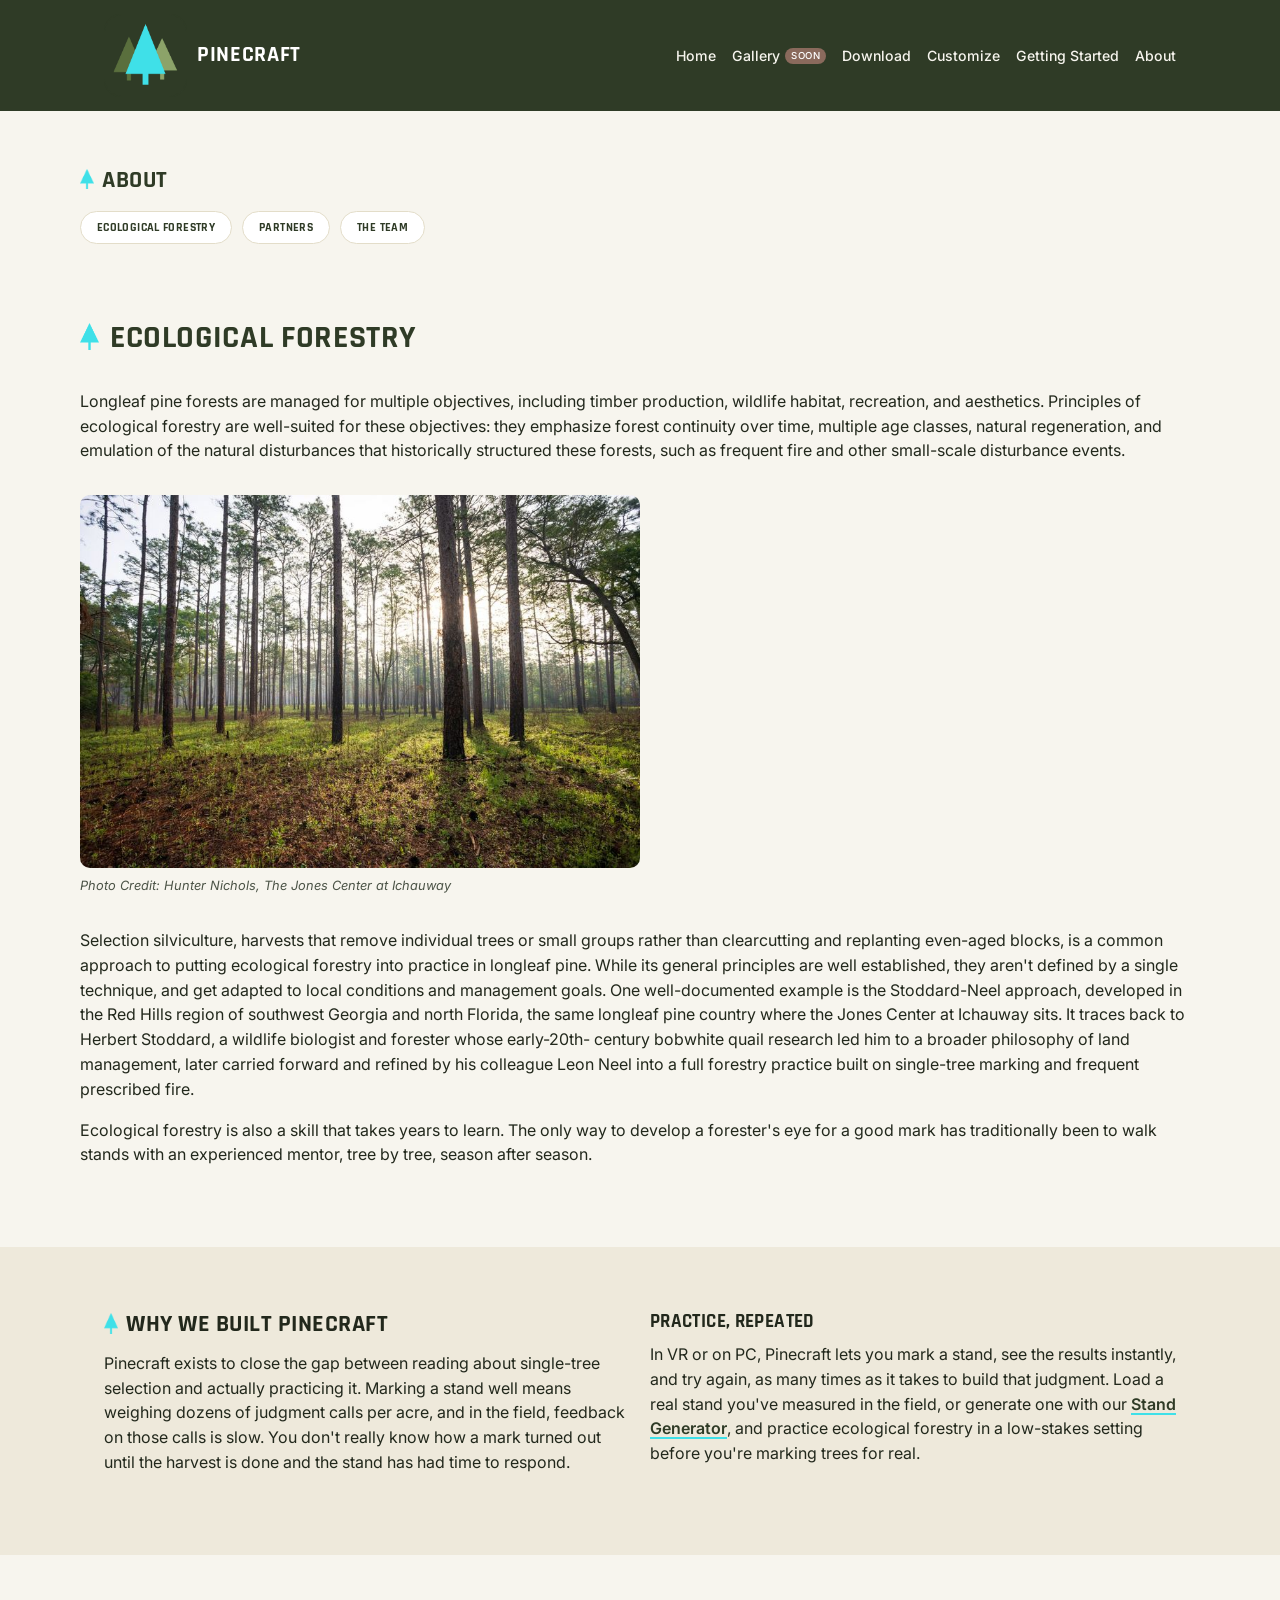
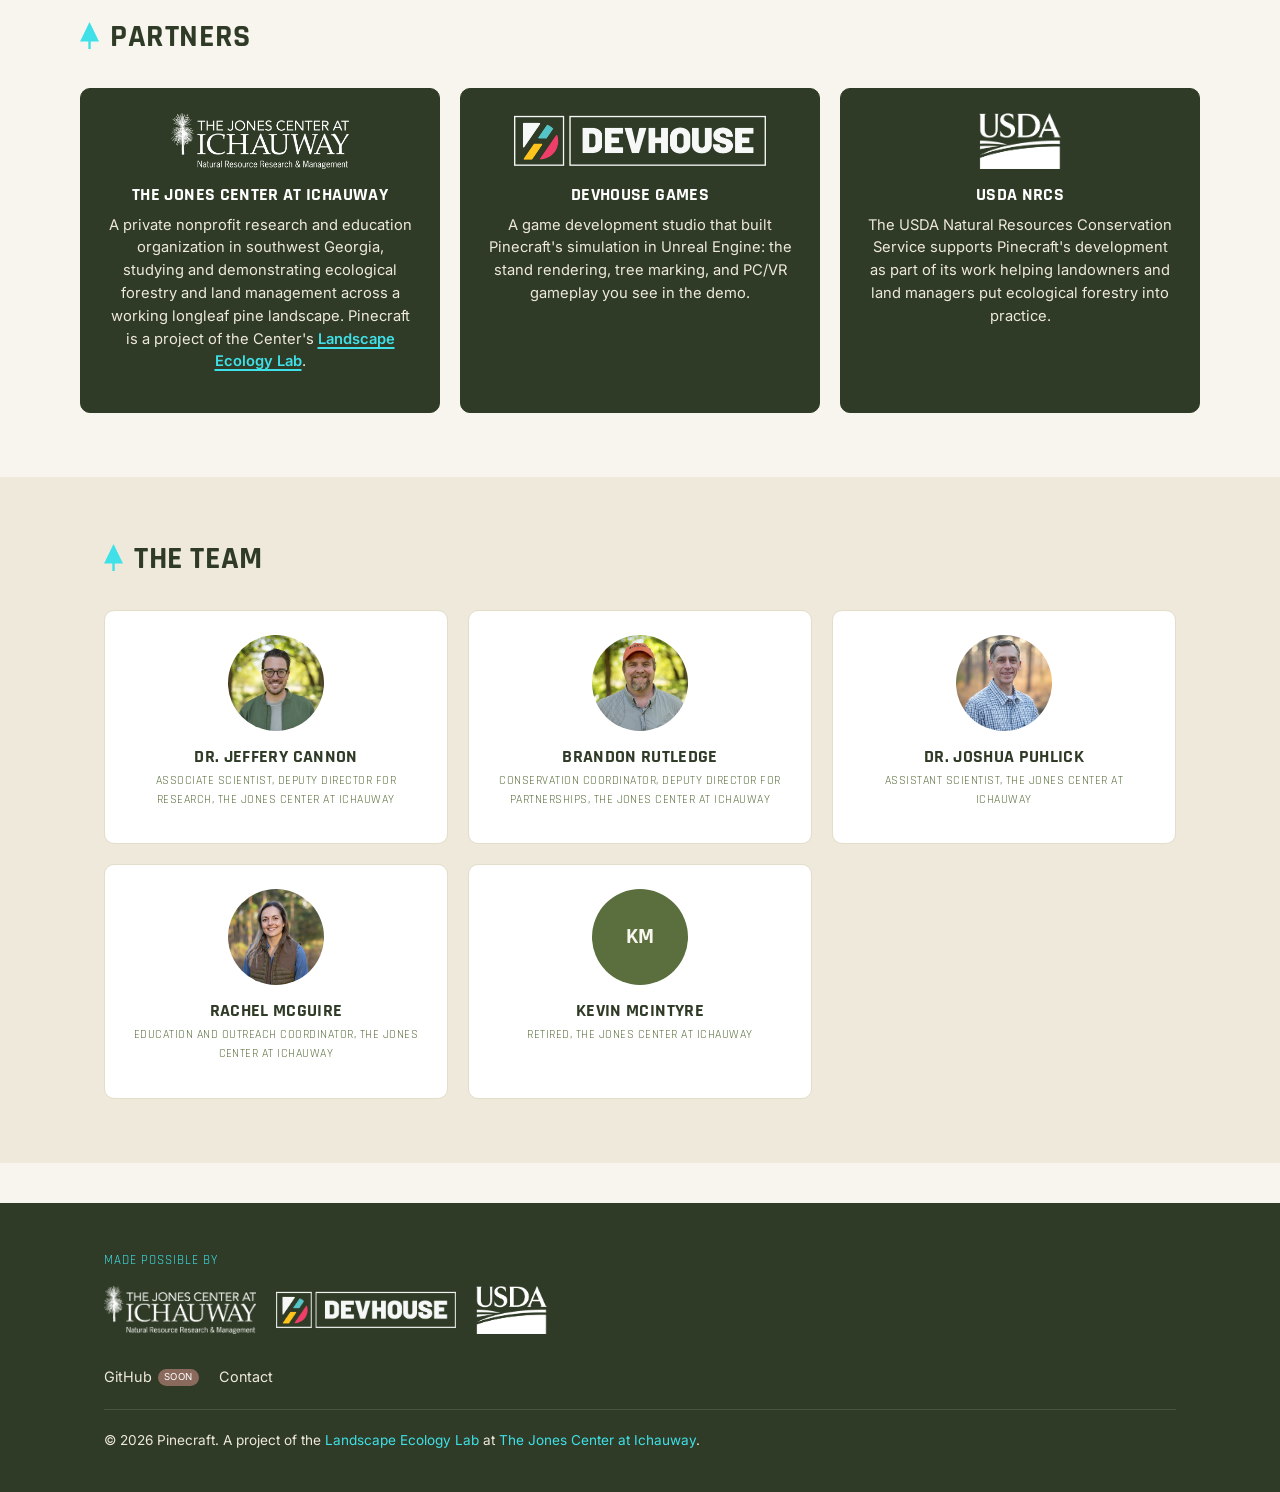
==== commit e653ed4f: "update text" ====
--- a/about.html
+++ b/about.html
@@ -42,7 +42,7 @@
     Longleaf pine forests are managed for multiple objectives, including
     timber production, wildlife habitat, recreation, and aesthetics.
     Principles of ecological forestry are well-suited for these
-    objectives — they emphasize forest continuity over time, multiple age
+    objectives: they emphasize forest continuity over time, multiple age
     classes, natural regeneration, and emulation of the natural
     disturbances that historically structured these forests, such as
     frequent fire and other small-scale disturbance events.
@@ -52,15 +52,15 @@
     <figcaption>Photo Credit: Hunter Nichols, The Jones Center at Ichauway</figcaption>
   </figure>
   <p>
-    Selection silviculture — harvests that remove individual trees or
-    small groups, rather than clearcutting and replanting even-aged
-    blocks — is a common approach to putting ecological forestry into
+    Selection silviculture, harvests that remove individual trees or
+    small groups rather than clearcutting and replanting even-aged
+    blocks, is a common approach to putting ecological forestry into
     practice in longleaf pine. While its general principles are well
     established, they aren't defined by a single technique, and get
     adapted to local conditions and management goals. One well-documented
     example is the Stoddard-Neel approach, developed in the Red Hills
-    region of southwest Georgia and north Florida — the same longleaf pine
-    country where the Jones Center at Ichauway sits — tracing back to
+    region of southwest Georgia and north Florida, the same longleaf pine
+    country where the Jones Center at Ichauway sits. It traces back to
     Herbert Stoddard, a wildlife biologist and forester whose early-20th-
     century bobwhite quail research led him to a broader philosophy of land
     management, later carried forward and refined by his colleague Leon
@@ -68,7 +68,7 @@
     frequent prescribed fire.
   </p>
   <p>
-    Ecological forestry is also a skill that takes years to learn — the
+    Ecological forestry is also a skill that takes years to learn. The
     only way to develop a forester's eye for a good mark has traditionally
     been to walk stands with an experienced mentor, tree by tree, season
     after season.
@@ -83,7 +83,7 @@
         Pinecraft exists to close the gap between reading about single-tree
         selection and actually practicing it. Marking a stand well means
         weighing dozens of judgment calls per acre, and in the field,
-        feedback on those calls is slow — you don't really know how a mark
+        feedback on those calls is slow. You don't really know how a mark
         turned out until the harvest is done and the stand has had time to
         respond.
       </p>
@@ -92,7 +92,7 @@
       <h3>Practice, Repeated</h3>
       <p>
         In VR or on PC, Pinecraft lets you mark a stand, see the results
-        instantly, and try again — as many times as it takes to build that
+        instantly, and try again, as many times as it takes to build that
         judgment. Load a real stand you've measured in the field, or
         generate one with our <a class="text-link" href="customize.html#stand-generator">Stand Generator</a>,
         and practice ecological forestry in a low-stakes setting before
@@ -115,7 +115,7 @@
     <div class="card partner-card">
       <a href="https://devhouse.games/" target="_blank" rel="noopener"><img src="assets/img/logos/devhouse.png" alt="Devhouse Games"></a>
       <h3>Devhouse Games</h3>
-      <p>A game development studio that built Pinecraft's simulation in Unreal Engine — the stand rendering, tree marking, and PC/VR gameplay you see in the demo.</p>
+      <p>A game development studio that built Pinecraft's simulation in Unreal Engine: the stand rendering, tree marking, and PC/VR gameplay you see in the demo.</p>
     </div>
     <div class="card partner-card">
       <a href="https://www.nrcs.usda.gov/" target="_blank" rel="noopener"><img src="assets/img/logos/nrcs.png" alt="USDA NRCS"></a>
--- a/assets/css/main.css
+++ b/assets/css/main.css
@@ -1,15 +1,15 @@
 /* ==========================================================================
-   Pinecraft — theme variables
+   Pinecraft: theme variables
    Pulled from the in-game pause menu (panel/button/header greens + mauve)
-   and the tree-selection cyan seen in gameplay. All in one place on purpose
-   — nudge any hex below and the whole site follows.
+   and the tree-selection cyan seen in gameplay, centralized here so a hex
+   change updates the whole site.
    ========================================================================== */
 :root {
   /* Core game palette */
   --forest-dark:   #2f3b26; /* pause-menu panel background */
   --forest-mid:    #5a6f3d; /* pause-menu button rows */
   --forest-mauve:  #8a6a5c; /* pause-menu header bar */
-  --accent-cyan:   #3fe0e8; /* tree-selection highlight — the one "special" color */
+  --accent-cyan:   #3fe0e8; /* tree-selection highlight, the one "special" color */
   --accent-lime:   #d6e24b; /* pause-menu button text */
 
   /* Supporting neutrals, pulled from the gameplay shot */
@@ -17,7 +17,7 @@
   --sand:          #b99b5c;
   --sky:           #aebfc9;
 
-  /* Content surface colors — dark chrome, light reading surface */
+  /* Content surface colors: dark chrome, light reading surface */
   --cream:         #f7f5ee;
   --cream-dim:     #eee9db;
   --ink:           #22281c;
@@ -72,7 +72,7 @@
 }
 
 /* ==========================================================================
-   Buttons — styled after the pause-menu rows (moss green + lime text)
+   Buttons: styled after the pause-menu rows (moss green + lime text)
    ========================================================================== */
 .btn {
   display: inline-flex;
@@ -109,7 +109,7 @@
   border: 2px solid var(--forest-dark);
 }
 .btn--ghost:hover { background: var(--forest-dark); color: var(--cream); }
-/* For ghost buttons sitting on the dark hero — plain .btn--ghost (dark
+/* For ghost buttons sitting on the dark hero: plain .btn--ghost (dark
    text/border) nearly disappears against the hero's dark green overlay. */
 .btn--ghost-inverse {
   background: transparent;
@@ -253,12 +253,12 @@
   position: absolute;
   inset: 0;
   z-index: 1;
-  /* Same gradient the hero used before video — keeps it looking right even
+  /* Same gradient the hero used before video. Keeps it looking right even
      with no video file yet, and keeps hero text readable over any footage. */
   background: linear-gradient(180deg, rgba(47,59,38,0.88) 0%, rgba(36,48,29,0.92) 100%);
 }
 @media (max-width: 700px) {
-  /* Skip the video on small screens — saves mobile data, and the plain
+  /* Skip the video on small screens to save mobile data. The plain
      gradient (still shown via .hero__overlay) looks fine on its own. */
   .hero__bg-video { display: none; }
 }
@@ -340,8 +340,8 @@
 }
 /* Covers everything except the native control bar strip at the bottom,
    so a click anywhere on the video toggles play/pause without ever
-   fighting the browser's own controls (seek bar, volume, fullscreen) —
-   clicks on that strip fall straight through to the video underneath. */
+   fighting the browser's own controls (seek bar, volume, fullscreen).
+   Clicks on that strip fall straight through to the video underneath. */
 .video-click-overlay {
   position: absolute;
   top: 0;
@@ -418,9 +418,7 @@
   align-items: center;
   gap: 8px;
 }
-/* "Coming soon" cards get a corner ribbon instead of the header-badge
-   treatment other cards would get — kept deliberately different from a
-   plain striped background, which read as a generic placeholder pattern. */
+/* "Coming soon" cards get a corner ribbon via ::before. */
 .card--soon {
   position: relative;
   overflow: hidden;
@@ -463,9 +461,7 @@
   text-shadow: 0 0 22px rgba(63,224,232,1);
   transition: transform 0.18s ease, text-shadow 0.18s ease;
 }
-/* Coming-soon cards stay hands-off — no breathing dot, no hover pop, no
-   glow, no card lift — so they visibly read as "not yet interactive" next
-   to the live features around them. */
+/* Coming-soon cards get no breathing dot, hover pop, glow, or card lift. */
 .card--soon .tag-mark {
   color: var(--forest-mauve);
   animation: none;
@@ -615,7 +611,7 @@
 }
 
 /* ==========================================================================
-   Getting Started — collapsible guide sections
+   Getting Started: collapsible guide sections
    ========================================================================== */
 .guide-section {
   background: var(--white);
@@ -830,7 +826,7 @@
 }
 
 /* ==========================================================================
-   About page — partners + team
+   About page: partners + team
    ========================================================================== */
 .about-photo {
   margin: 32px 0;
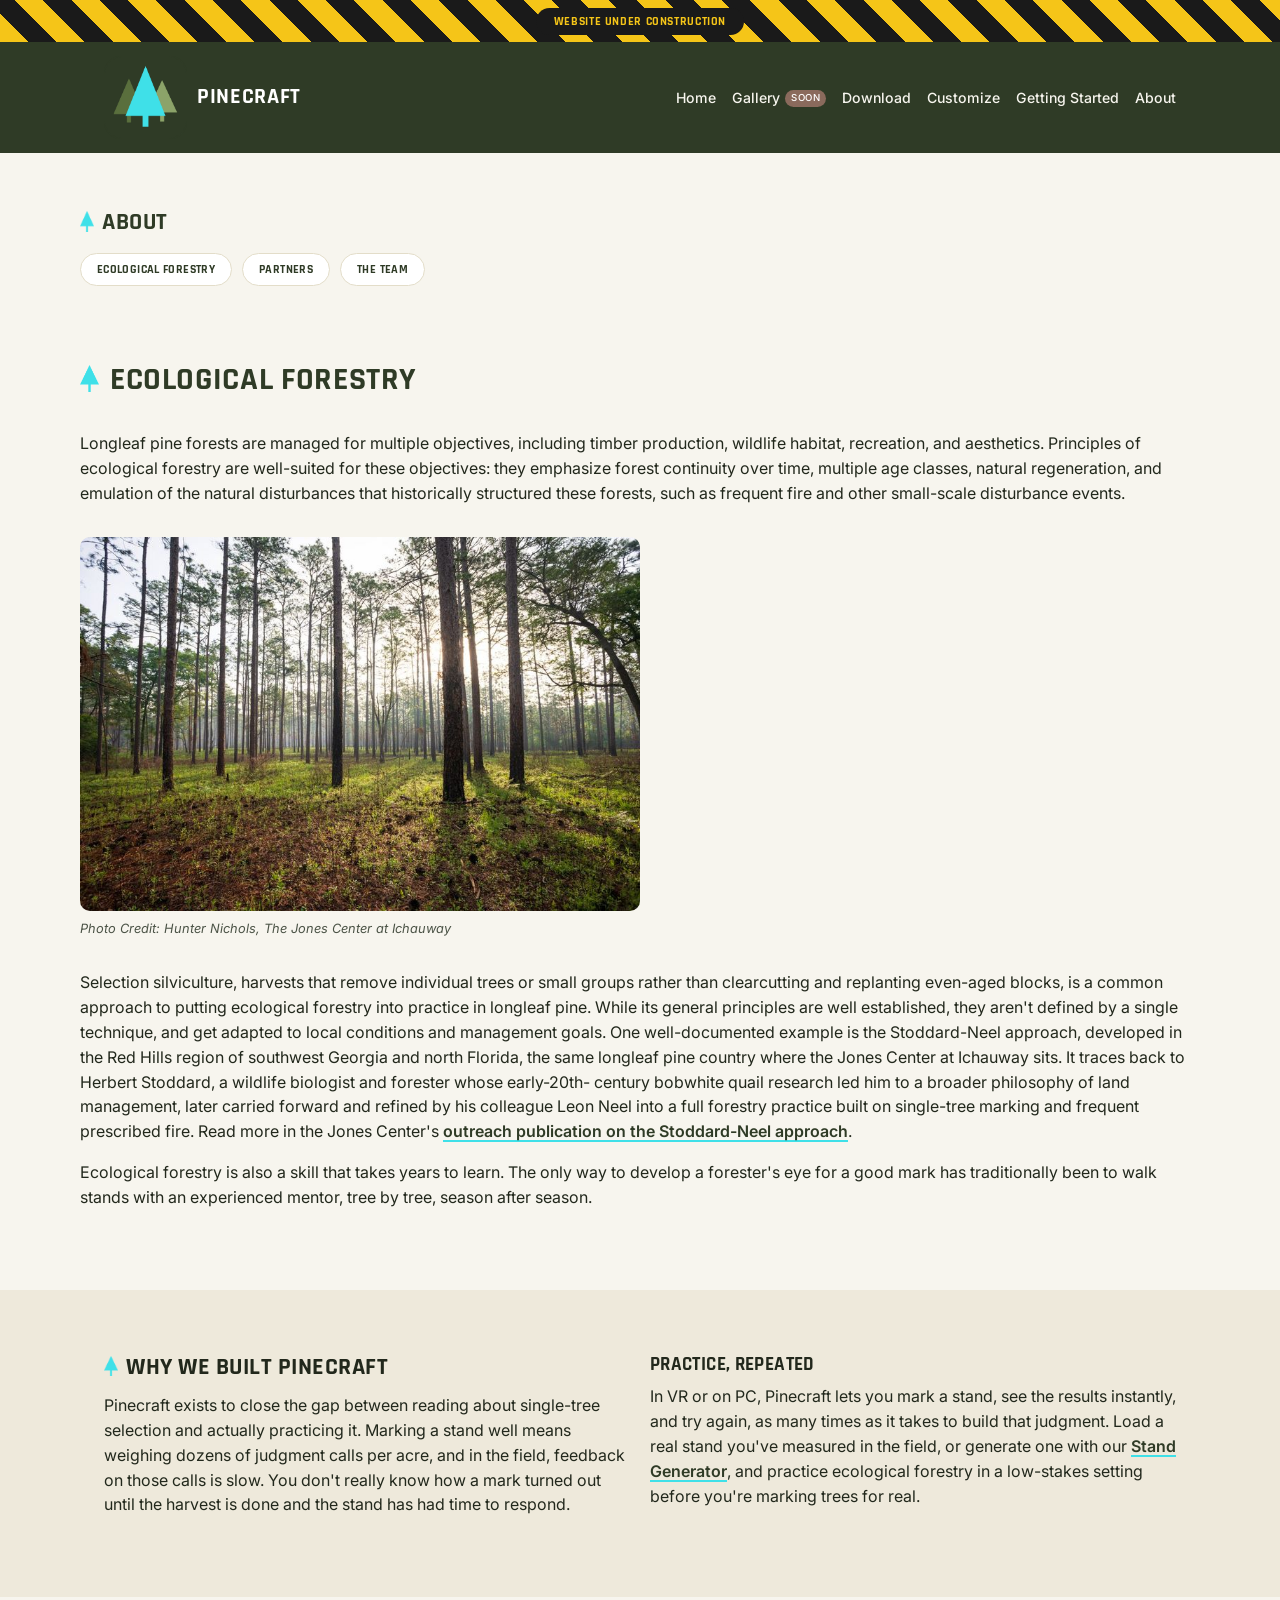
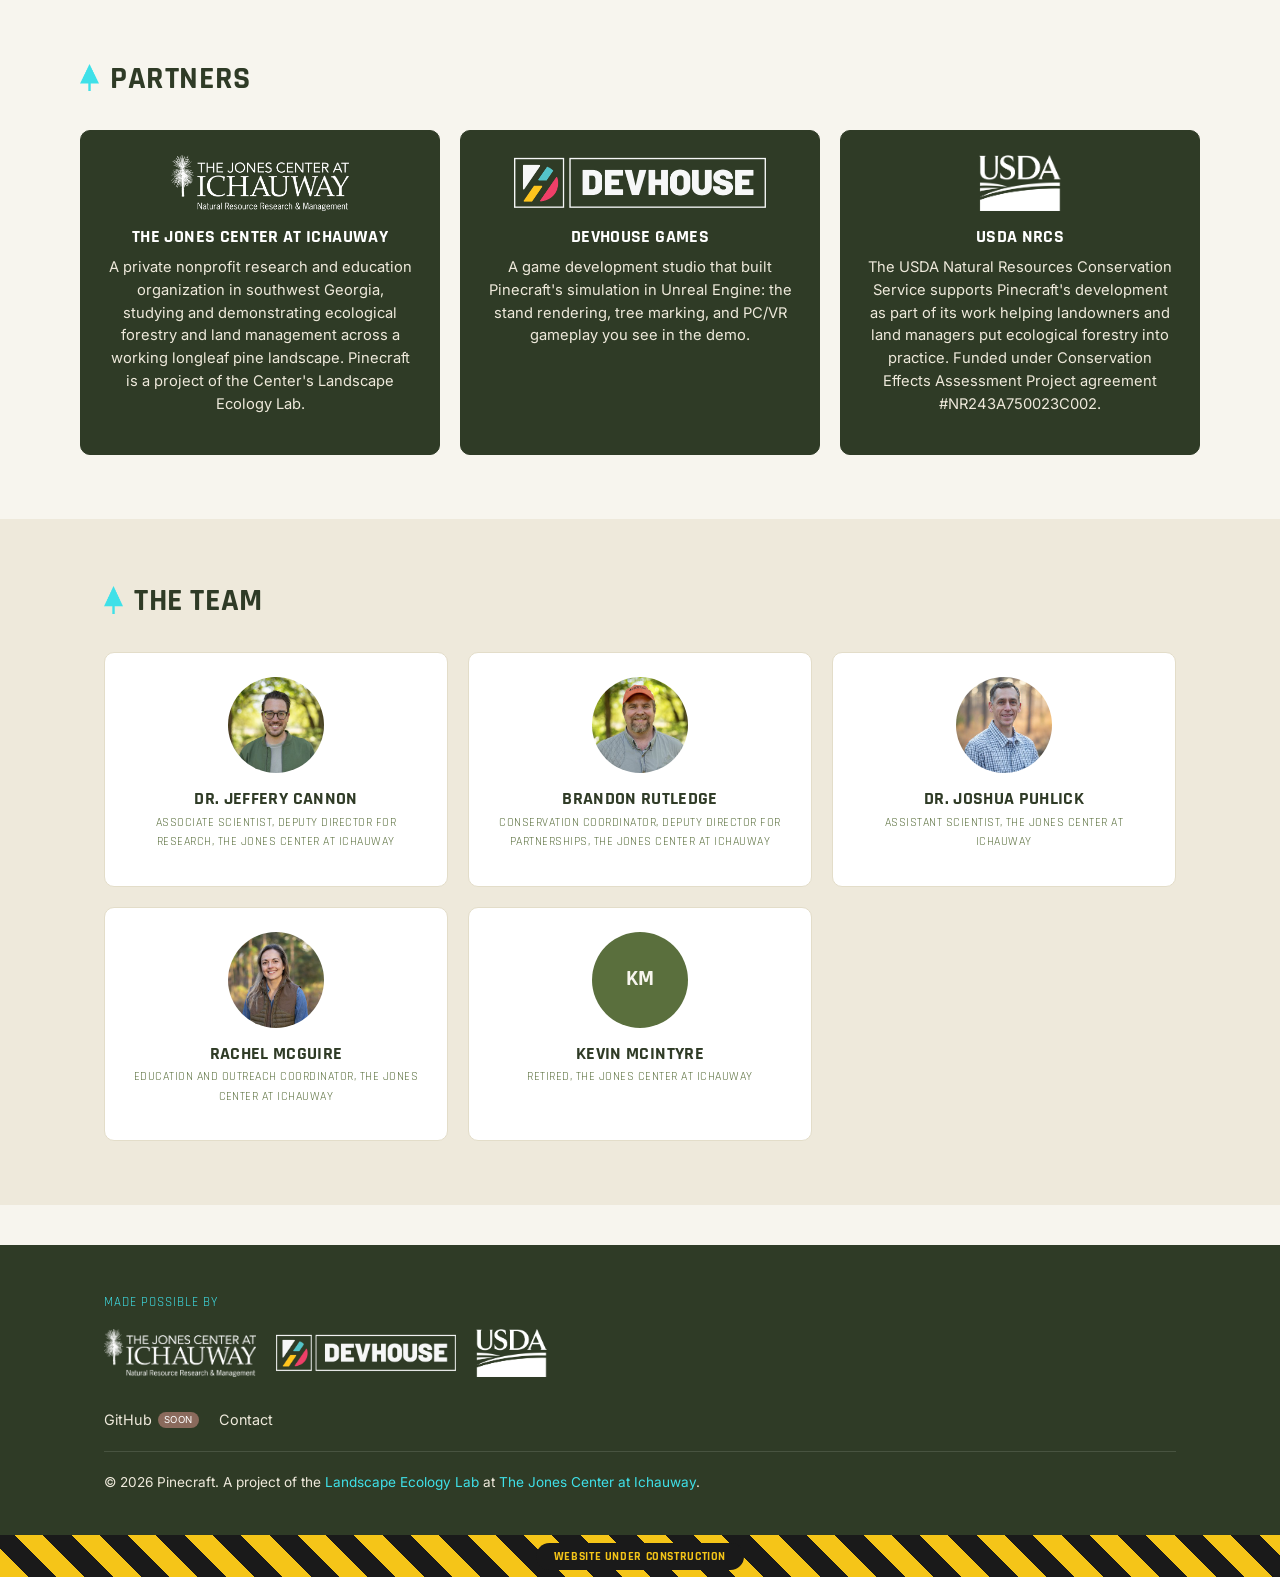
==== commit 9da89340: "under contrstuction update" ====
--- a/about.html
+++ b/about.html
@@ -14,6 +14,7 @@
 <meta name="viewport" content="width=device-width, initial-scale=1">
 <title>About · Pinecraft</title>
 <meta name="description" content="Ecological forestry and the philosophy behind Pinecraft.">
+<meta name="robots" content="noindex, nofollow">
 <link rel="icon" href="assets/img/favicon.png">
 <link rel="preconnect" href="https://fonts.googleapis.com">
 <link rel="preconnect" href="https://fonts.gstatic.com" crossorigin>
@@ -65,7 +66,8 @@
     century bobwhite quail research led him to a broader philosophy of land
     management, later carried forward and refined by his colleague Leon
     Neel into a full forestry practice built on single-tree marking and
-    frequent prescribed fire.
+    frequent prescribed fire. Read more in the Jones Center's
+    <a class="text-link" href="https://www.jonesctr.org/the-stoddard-neel-approach-to-ecological-forestry/" target="_blank" rel="noopener">outreach publication on the Stoddard-Neel approach</a>.
   </p>
   <p>
     Ecological forestry is also a skill that takes years to learn. The
@@ -110,7 +112,7 @@
     <div class="card partner-card">
       <a href="https://www.jonesctr.org/" target="_blank" rel="noopener"><img src="assets/img/logos/jones-center.png" alt="The Jones Center at Ichauway"></a>
       <h3>The Jones Center at Ichauway</h3>
-      <p>A private nonprofit research and education organization in southwest Georgia, studying and demonstrating ecological forestry and land management across a working longleaf pine landscape. Pinecraft is a project of the Center's <a class="text-link" href="https://lab.jonesctr.org/cannon/" target="_blank" rel="noopener">Landscape Ecology Lab</a>.</p>
+      <p>A private nonprofit research and education organization in southwest Georgia, studying and demonstrating ecological forestry and land management across a working longleaf pine landscape. Pinecraft is a project of the Center's Landscape Ecology Lab.</p>
     </div>
     <div class="card partner-card">
       <a href="https://devhouse.games/" target="_blank" rel="noopener"><img src="assets/img/logos/devhouse.png" alt="Devhouse Games"></a>
@@ -120,7 +122,7 @@
     <div class="card partner-card">
       <a href="https://www.nrcs.usda.gov/" target="_blank" rel="noopener"><img src="assets/img/logos/nrcs.png" alt="USDA NRCS"></a>
       <h3>USDA NRCS</h3>
-      <p>The USDA Natural Resources Conservation Service supports Pinecraft's development as part of its work helping landowners and land managers put ecological forestry into practice.</p>
+      <p>The USDA Natural Resources Conservation Service supports Pinecraft's development as part of its work helping landowners and land managers put ecological forestry into practice. Funded under Conservation Effects Assessment Project agreement #NR243A750023C002.</p>
     </div>
   </div>
 </section>
--- a/assets/css/main.css
+++ b/assets/css/main.css
@@ -959,3 +959,28 @@
   font-size: 0.85rem;
 }
 .footer-bottom a { color: var(--accent-cyan); text-decoration: none; }
+
+/* ==========================================================================
+   Under-construction banner
+   ========================================================================== */
+.construction-banner {
+  background: repeating-linear-gradient(
+    45deg,
+    #f5c518, #f5c518 20px,
+    #1a1a1a 20px, #1a1a1a 40px
+  );
+  padding: 7px 0;
+  text-align: center;
+}
+.construction-banner__label {
+  display: inline-block;
+  background: #1a1a1a;
+  color: #f5c518;
+  font-family: var(--font-display);
+  font-weight: 700;
+  text-transform: uppercase;
+  letter-spacing: 0.05em;
+  font-size: 0.78rem;
+  padding: 4px 18px;
+  border-radius: 999px;
+}
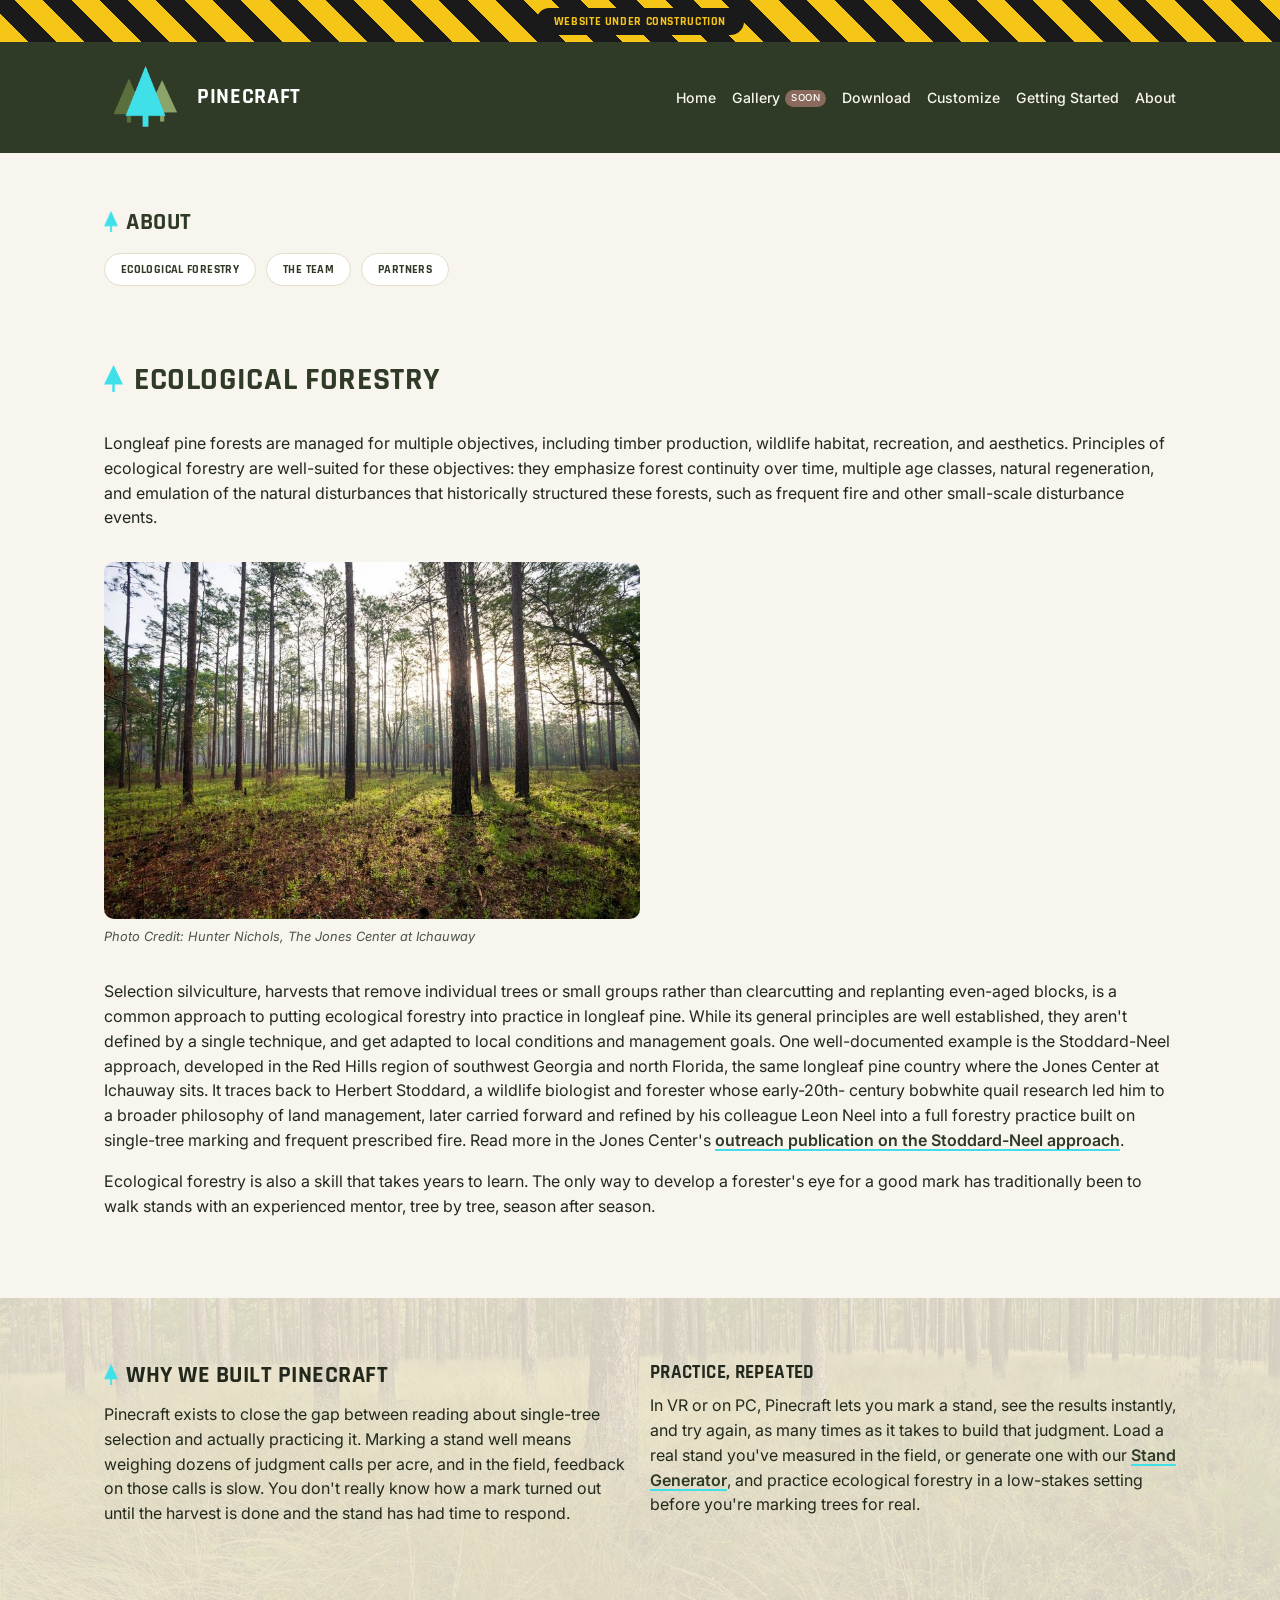
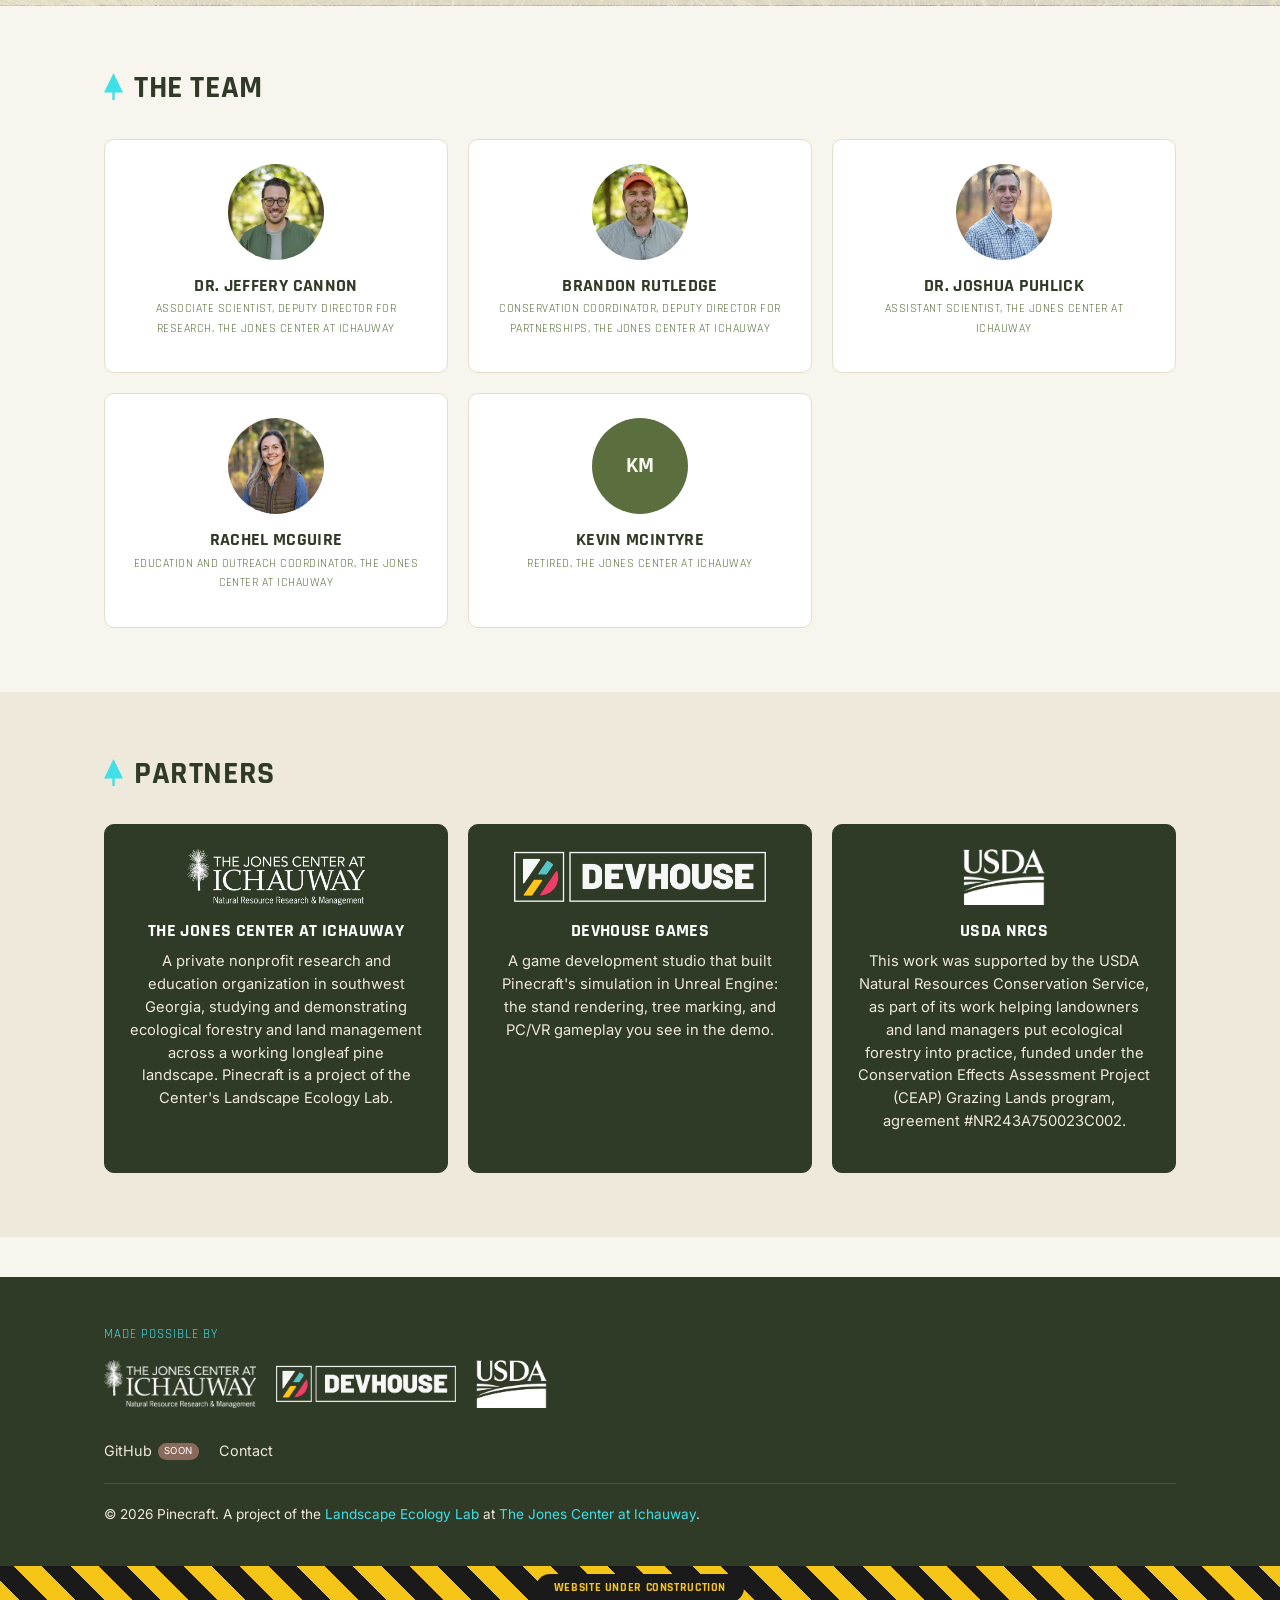
==== commit a2f37316: "minor updates" ====
--- a/about.html
+++ b/about.html
@@ -30,8 +30,8 @@
   <h1><img class="heading-icon" src="assets/img/logos/pine-mark.png" alt="">About</h1>
   <nav class="jump-links">
     <a href="#ecological-forestry">Ecological Forestry</a>
+    <a href="#the-team">The Team</a>
     <a href="#partners">Partners</a>
-    <a href="#the-team">The Team</a>
   </nav>
 </section>
 
@@ -77,7 +77,7 @@
   </p>
 </section>
 
-<section class="section section--alt">
+<section class="section section--alt section--photo-bg">
   <div class="wrap grid grid--2">
     <div>
       <h2><img class="heading-icon" src="assets/img/logos/pine-mark.png" alt="">Why We Built Pinecraft</h2>
@@ -105,30 +105,6 @@
 </section>
 
 <section class="wrap section">
-  <div class="section__heading">
-    <h2 id="partners"><img class="heading-icon" src="assets/img/logos/pine-mark.png" alt="">Partners</h2>
-  </div>
-  <div class="grid grid--3">
-    <div class="card partner-card">
-      <a href="https://www.jonesctr.org/" target="_blank" rel="noopener"><img src="assets/img/logos/jones-center.png" alt="The Jones Center at Ichauway"></a>
-      <h3>The Jones Center at Ichauway</h3>
-      <p>A private nonprofit research and education organization in southwest Georgia, studying and demonstrating ecological forestry and land management across a working longleaf pine landscape. Pinecraft is a project of the Center's Landscape Ecology Lab.</p>
-    </div>
-    <div class="card partner-card">
-      <a href="https://devhouse.games/" target="_blank" rel="noopener"><img src="assets/img/logos/devhouse.png" alt="Devhouse Games"></a>
-      <h3>Devhouse Games</h3>
-      <p>A game development studio that built Pinecraft's simulation in Unreal Engine: the stand rendering, tree marking, and PC/VR gameplay you see in the demo.</p>
-    </div>
-    <div class="card partner-card">
-      <a href="https://www.nrcs.usda.gov/" target="_blank" rel="noopener"><img src="assets/img/logos/nrcs.png" alt="USDA NRCS"></a>
-      <h3>USDA NRCS</h3>
-      <p>The USDA Natural Resources Conservation Service supports Pinecraft's development as part of its work helping landowners and land managers put ecological forestry into practice. Funded under Conservation Effects Assessment Project agreement #NR243A750023C002.</p>
-    </div>
-  </div>
-</section>
-
-<section class="section section--alt">
-  <div class="wrap">
   <div class="section__heading">
     <h2 id="the-team"><img class="heading-icon" src="assets/img/logos/pine-mark.png" alt="">The Team</h2>
   </div>
@@ -159,6 +135,30 @@
       <p class="team-role">Retired, The Jones Center at Ichauway</p>
     </div>
   </div>
+</section>
+
+<section class="section section--alt">
+  <div class="wrap">
+  <div class="section__heading">
+    <h2 id="partners"><img class="heading-icon" src="assets/img/logos/pine-mark.png" alt="">Partners</h2>
+  </div>
+  <div class="grid grid--3">
+    <div class="card partner-card">
+      <a href="https://www.jonesctr.org/" target="_blank" rel="noopener"><img src="assets/img/logos/jones-center.png" alt="The Jones Center at Ichauway"></a>
+      <h3>The Jones Center at Ichauway</h3>
+      <p>A private nonprofit research and education organization in southwest Georgia, studying and demonstrating ecological forestry and land management across a working longleaf pine landscape. Pinecraft is a project of the Center's Landscape Ecology Lab.</p>
+    </div>
+    <div class="card partner-card">
+      <a href="https://devhouse.games/" target="_blank" rel="noopener"><img src="assets/img/logos/devhouse.png" alt="Devhouse Games"></a>
+      <h3>Devhouse Games</h3>
+      <p>A game development studio that built Pinecraft's simulation in Unreal Engine: the stand rendering, tree marking, and PC/VR gameplay you see in the demo.</p>
+    </div>
+    <div class="card partner-card">
+      <a href="https://www.nrcs.usda.gov/" target="_blank" rel="noopener"><img src="assets/img/logos/nrcs.png" alt="USDA NRCS"></a>
+      <h3>USDA NRCS</h3>
+      <p>This work was supported by the USDA Natural Resources Conservation Service, as part of its work helping landowners and land managers put ecological forestry into practice, funded under the Conservation Effects Assessment Project (CEAP) Grazing Lands program, agreement #NR243A750023C002.</p>
+    </div>
+  </div>
   </div>
 </section>
 </main>
--- a/assets/css/main.css
+++ b/assets/css/main.css
@@ -240,6 +240,9 @@
   overflow: hidden;
   color: var(--cream);
   padding: 72px 0 88px;
+  background-image: url('../img/photos/wiregrass-longleaf.jpg');
+  background-size: cover;
+  background-position: center 60%;
 }
 .hero__bg-video {
   position: absolute;
@@ -305,10 +308,20 @@
    Sections / cards
    ========================================================================== */
 section.section {
-  padding: 64px 0;
+  padding-top: 64px;
+  padding-bottom: 64px;
 }
 section.section--alt {
   background: var(--cream-dim);
+}
+/* Wiregrass photo behind narrative/story sections (not every .section--alt,
+   skipped on data-heavy or photo-grid sections like System Requirements
+   and The Team), tinted with the section's own cream to keep text readable. */
+section.section--photo-bg {
+  background-image: linear-gradient(rgba(238,233,219,0.88), rgba(238,233,219,0.88)),
+    url('../img/photos/wiregrass-longleaf.jpg');
+  background-size: cover;
+  background-position: center 60%;
 }
 .section__heading {
   max-width: 640px;
@@ -324,6 +337,9 @@
 
 .video-frame {
   position: relative;
+}
+.video-frame__media {
+  position: relative;
   background: var(--forest-dark);
   border-radius: var(--radius);
   overflow: hidden;
@@ -332,7 +348,7 @@
   align-items: center;
   justify-content: center;
 }
-.video-frame video, .video-frame iframe {
+.video-frame__media video, .video-frame__media iframe {
   width: 100%;
   height: 100%;
   border: none;
@@ -389,6 +405,85 @@
   letter-spacing: 0.05em;
 }
 
+/* HUD-style timed caption list, driven by a video-frame's data-captions
+   JSON and generated/toggled in main.js. All cues sit on the right as a
+   persistent agenda; the active one lights up in cyan, the rest stay
+   dimmed, so viewers can see what's coming next as playback moves on. */
+.video-caption-list {
+  position: absolute;
+  top: 50%;
+  right: 18px;
+  transform: translateY(-50%);
+  z-index: 2;
+  display: flex;
+  flex-direction: column;
+  gap: 10px;
+  max-width: min(280px, calc(100% - 36px));
+  pointer-events: none;
+}
+.video-caption-item {
+  display: flex;
+  align-items: center;
+  gap: 9px;
+  background: rgba(15, 20, 12, 0.78);
+  border: 1px solid rgba(63,224,232,0.22);
+  border-radius: 6px;
+  padding: 8px 14px 8px 12px;
+  opacity: 0.45;
+  transform: translateX(6px);
+  transition: opacity 0.3s ease, transform 0.3s ease, border-color 0.3s ease,
+    box-shadow 0.3s ease, background 0.3s ease;
+}
+.video-caption-item__mark {
+  width: 7px;
+  height: 7px;
+  border-radius: 50%;
+  flex: none;
+  background: var(--accent-cyan);
+  opacity: 0.55;
+  transition: opacity 0.3s ease, box-shadow 0.3s ease;
+}
+.video-caption-item__text {
+  font-family: var(--font-display);
+  font-weight: 700;
+  text-transform: uppercase;
+  letter-spacing: 0.03em;
+  font-size: 0.76rem;
+  color: var(--cream-dim);
+  transition: color 0.3s ease;
+}
+.video-caption-item.is-active {
+  opacity: 1;
+  transform: translateX(0);
+  border-color: var(--accent-cyan);
+  background: rgba(15, 20, 12, 0.92);
+  box-shadow: 0 0 0 1px rgba(63,224,232,0.2), 0 0 20px rgba(63,224,232,0.4);
+}
+.video-caption-item.is-active .video-caption-item__mark {
+  opacity: 1;
+  box-shadow: 0 0 10px rgba(63,224,232,0.95);
+  animation: tag-breathe 2s ease-in-out infinite;
+}
+.video-caption-item.is-active .video-caption-item__text {
+  color: var(--cream);
+}
+/* Below ~760px the overlay list crowds the video, so it drops out of
+   the overlay entirely and flows as a plain stack underneath instead. */
+@media (max-width: 760px) {
+  .video-caption-list {
+    position: static;
+    top: auto;
+    right: auto;
+    transform: none;
+    max-width: none;
+    margin-top: 14px;
+  }
+  .video-caption-item,
+  .video-caption-item.is-active {
+    transform: none;
+  }
+}
+
 .grid {
   display: grid;
   gap: 20px;
@@ -782,7 +877,8 @@
    Coming-soon page layout
    ========================================================================== */
 .page-header {
-  padding: 56px 0 12px;
+  padding-top: 56px;
+  padding-bottom: 12px;
 }
 .page-header h1 { color: var(--forest-dark); }
 .page-header .lede { color: var(--ink-soft); font-size: 1.1rem; }
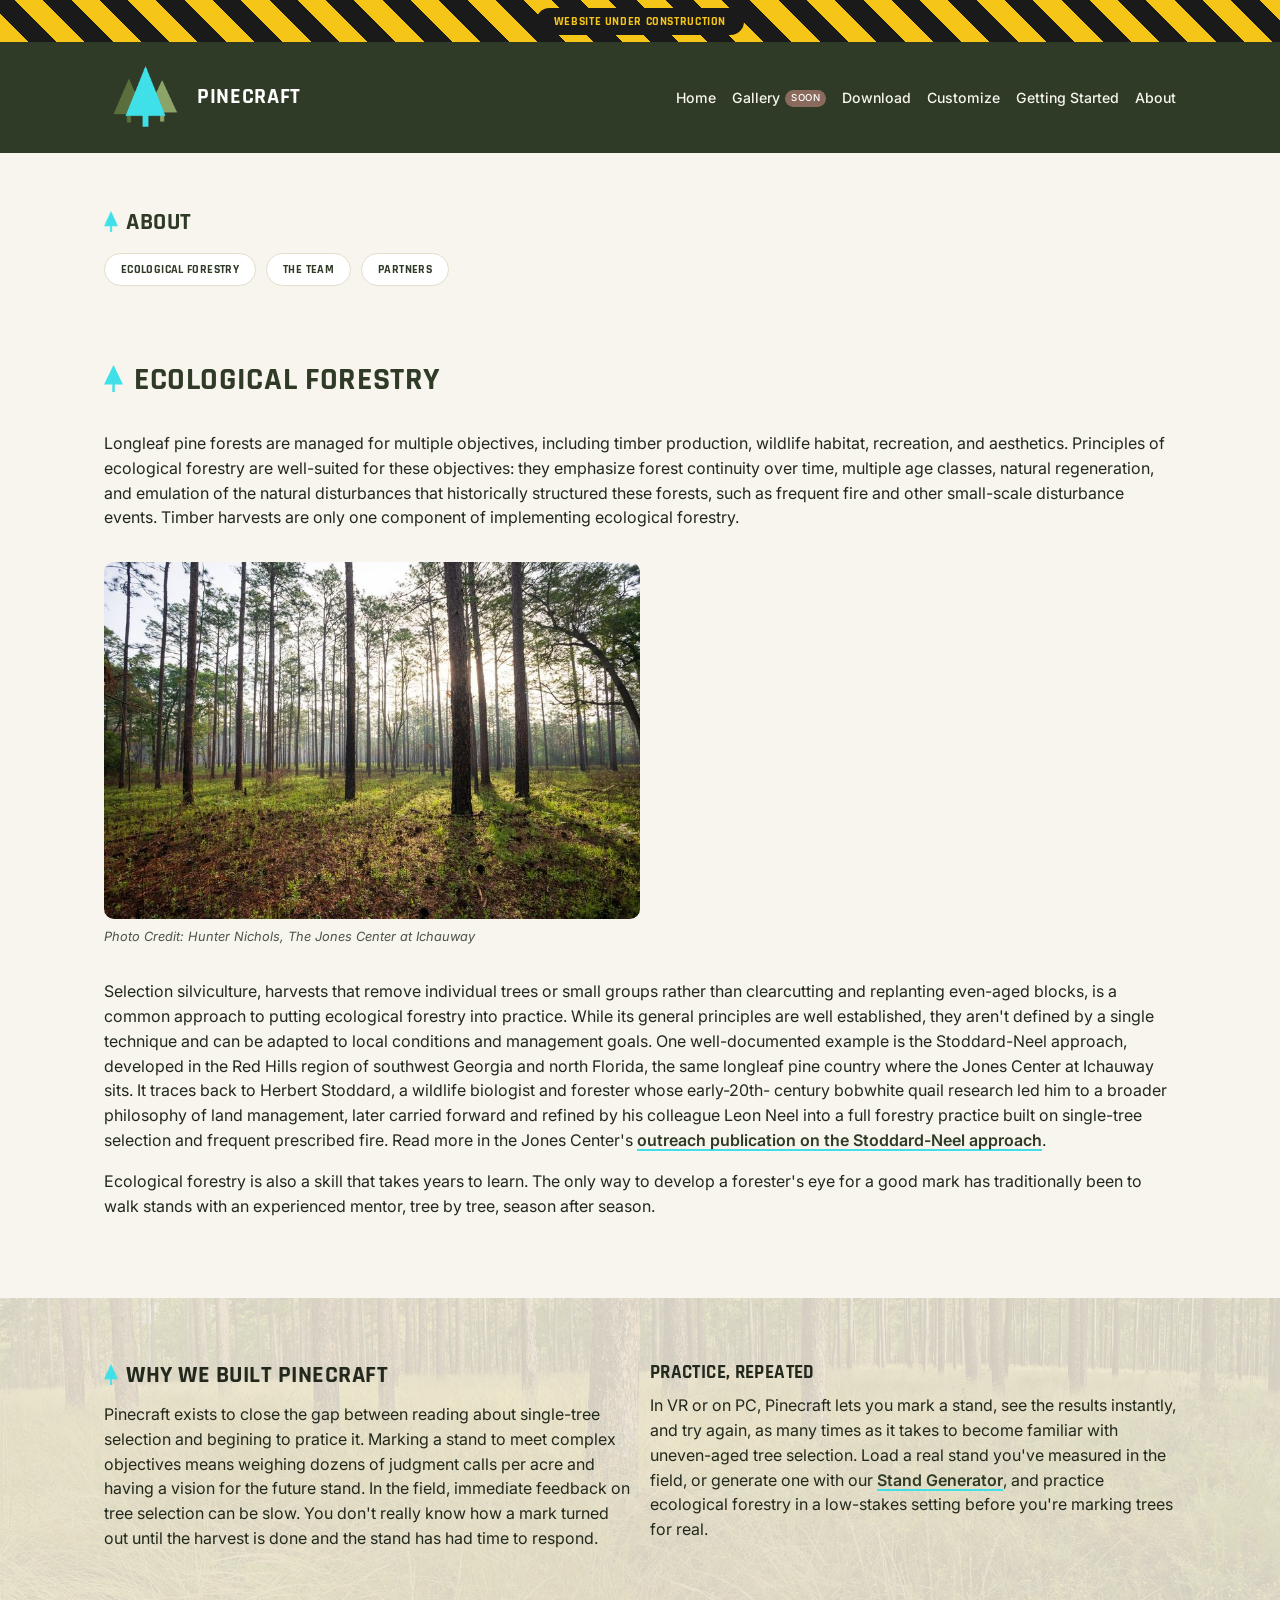
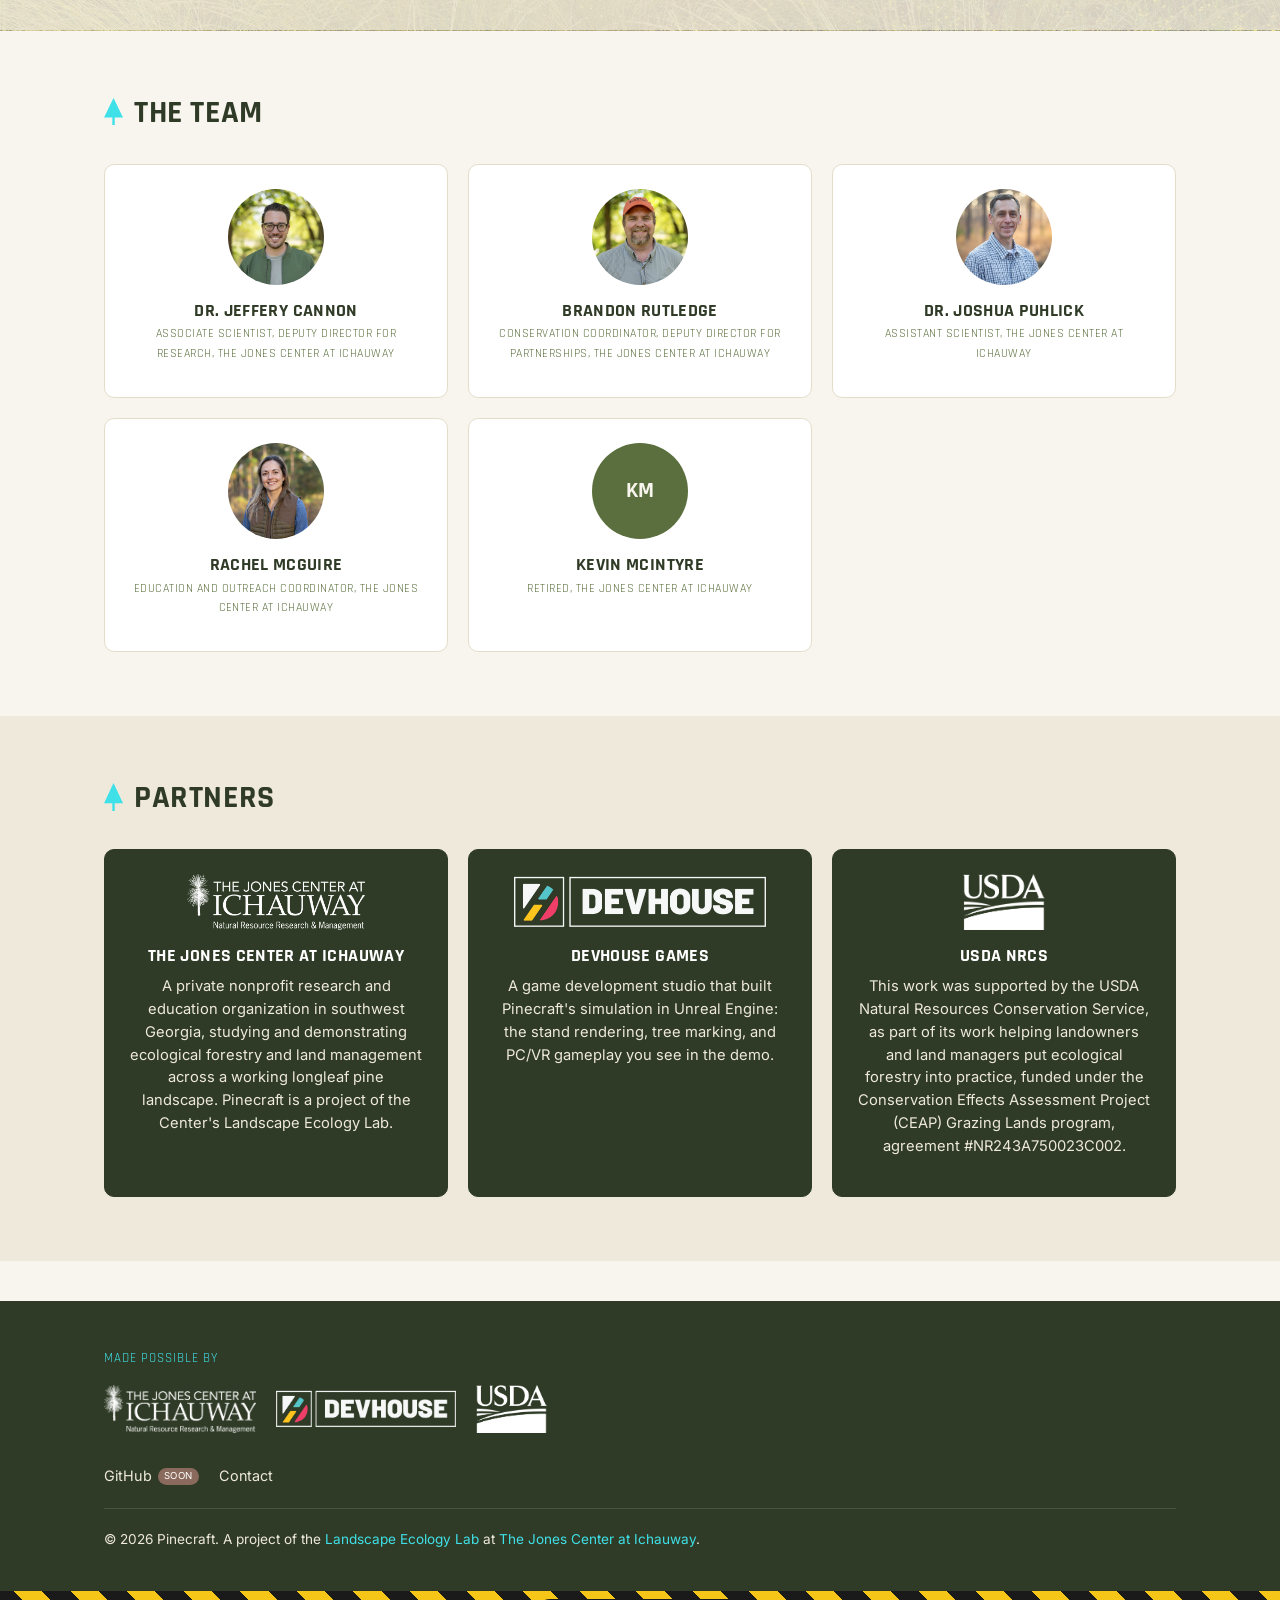
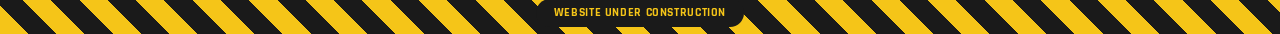
==== commit 697ad335: "btr text edits" ====
--- a/about.html
+++ b/about.html
@@ -46,7 +46,8 @@
     objectives: they emphasize forest continuity over time, multiple age
     classes, natural regeneration, and emulation of the natural
     disturbances that historically structured these forests, such as
-    frequent fire and other small-scale disturbance events.
+    frequent fire and other small-scale disturbance events. Timber harvests
+    are only one component of implementing ecological forestry.
   </p>
   <figure class="about-photo">
     <img src="assets/img/photos/longleaf-stand-morning.jpg" alt="An open, uneven-aged longleaf pine stand with a grassy groundcover, lit by early morning sun.">
@@ -56,8 +57,8 @@
     Selection silviculture, harvests that remove individual trees or
     small groups rather than clearcutting and replanting even-aged
     blocks, is a common approach to putting ecological forestry into
-    practice in longleaf pine. While its general principles are well
-    established, they aren't defined by a single technique, and get
+    practice. While its general principles are well
+    established, they aren't defined by a single technique and can be
     adapted to local conditions and management goals. One well-documented
     example is the Stoddard-Neel approach, developed in the Red Hills
     region of southwest Georgia and north Florida, the same longleaf pine
@@ -65,7 +66,7 @@
     Herbert Stoddard, a wildlife biologist and forester whose early-20th-
     century bobwhite quail research led him to a broader philosophy of land
     management, later carried forward and refined by his colleague Leon
-    Neel into a full forestry practice built on single-tree marking and
+    Neel into a full forestry practice built on single-tree selection and
     frequent prescribed fire. Read more in the Jones Center's
     <a class="text-link" href="https://www.jonesctr.org/the-stoddard-neel-approach-to-ecological-forestry/" target="_blank" rel="noopener">outreach publication on the Stoddard-Neel approach</a>.
   </p>
@@ -83,9 +84,9 @@
       <h2><img class="heading-icon" src="assets/img/logos/pine-mark.png" alt="">Why We Built Pinecraft</h2>
       <p>
         Pinecraft exists to close the gap between reading about single-tree
-        selection and actually practicing it. Marking a stand well means
-        weighing dozens of judgment calls per acre, and in the field,
-        feedback on those calls is slow. You don't really know how a mark
+        selection and begining to pratice it. Marking a stand to meet complex objectives means
+        weighing dozens of judgment calls per acre and having a vision for the future stand. In the field,
+        immediate feedback on tree selection can be slow. You don't really know how a mark
         turned out until the harvest is done and the stand has had time to
         respond.
       </p>
@@ -94,8 +95,8 @@
       <h3>Practice, Repeated</h3>
       <p>
         In VR or on PC, Pinecraft lets you mark a stand, see the results
-        instantly, and try again, as many times as it takes to build that
-        judgment. Load a real stand you've measured in the field, or
+        instantly, and try again, as many times as it takes to become familiar with uneven-aged tree
+        selection. Load a real stand you've measured in the field, or
         generate one with our <a class="text-link" href="customize.html#stand-generator">Stand Generator</a>,
         and practice ecological forestry in a low-stakes setting before
         you're marking trees for real.
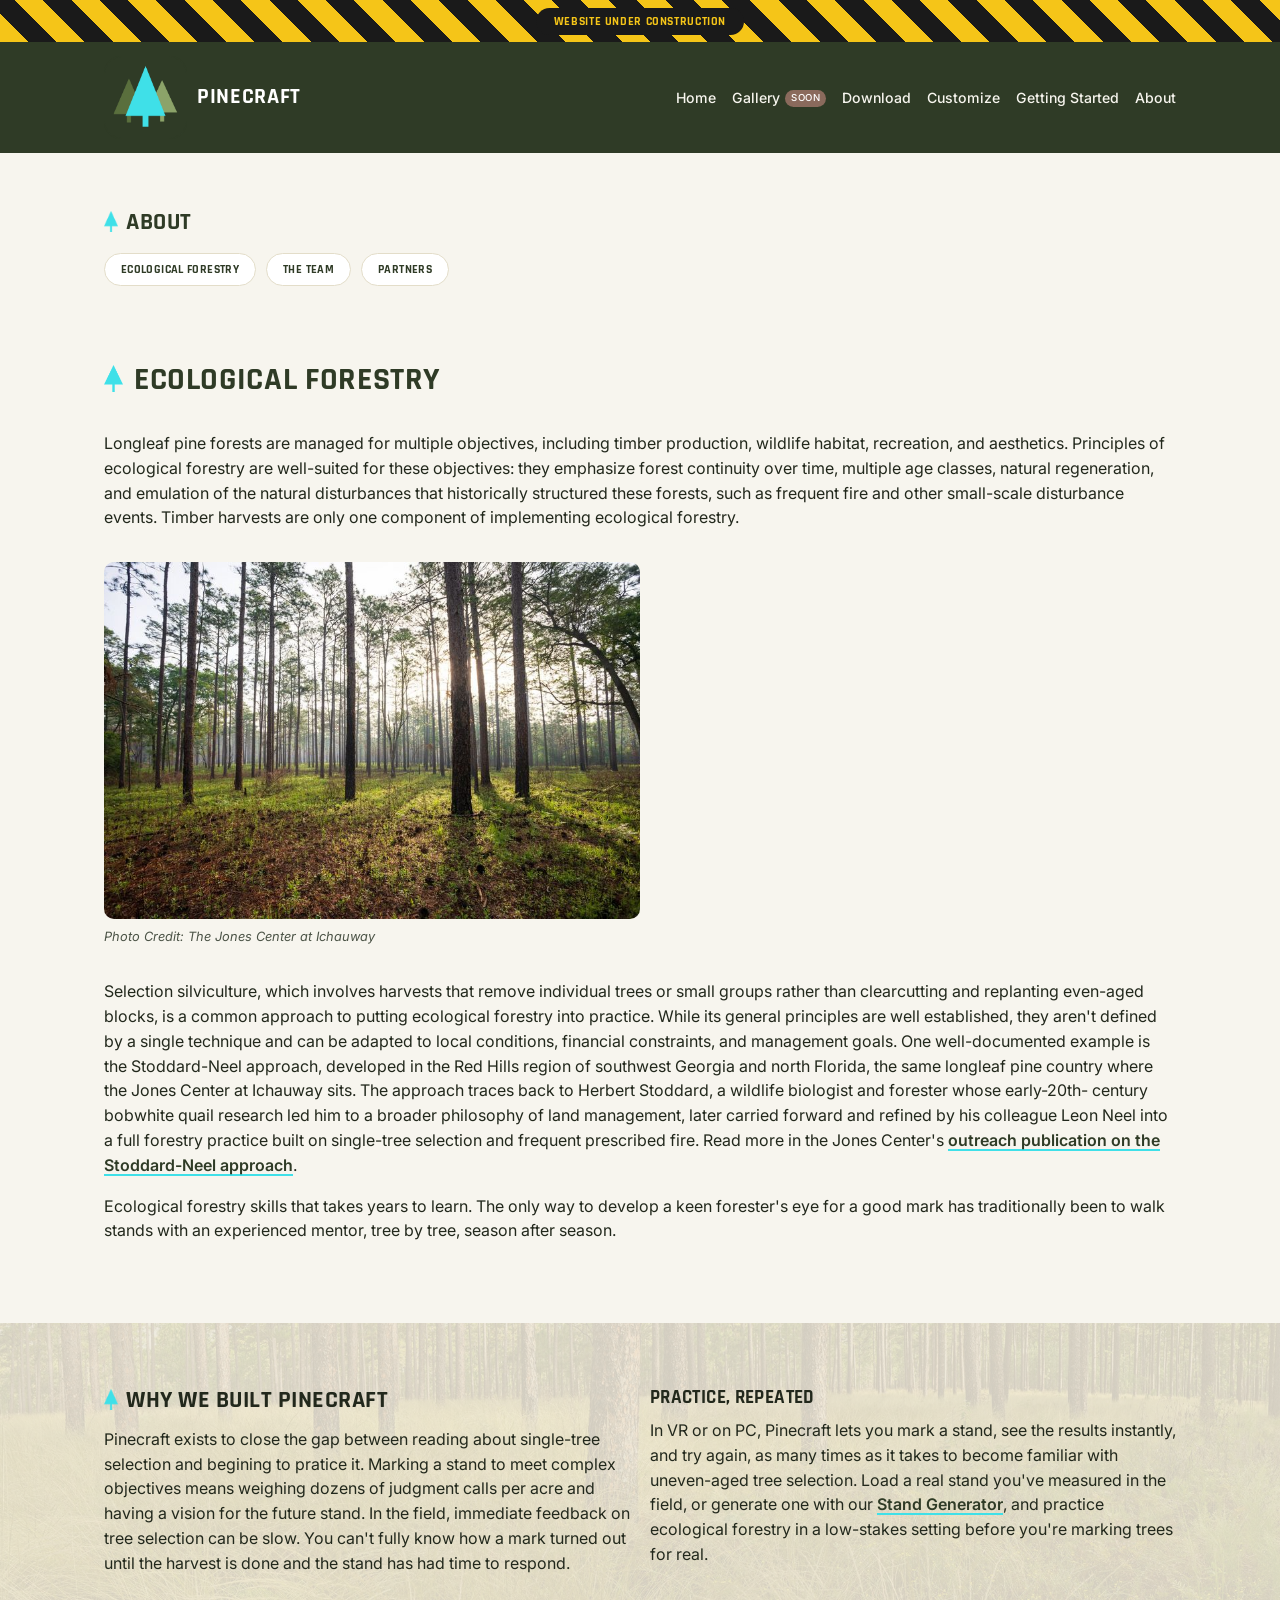
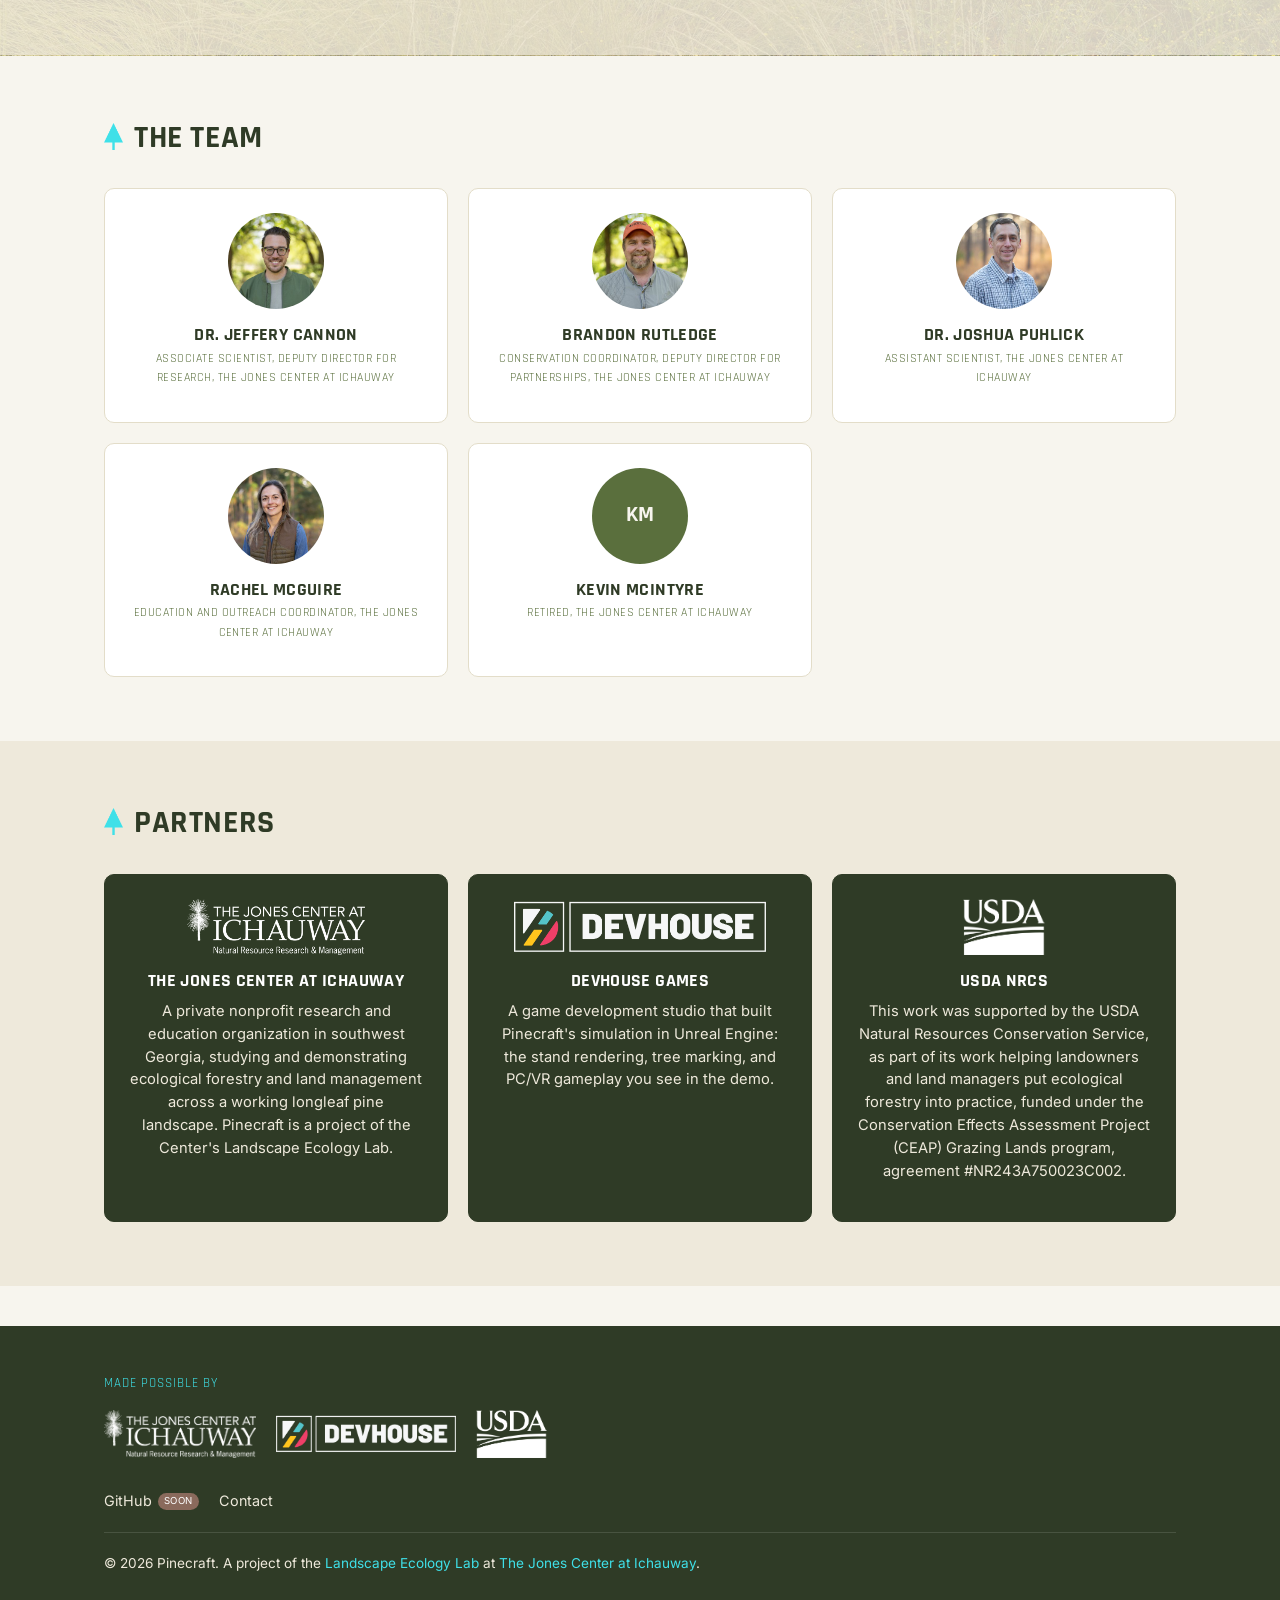
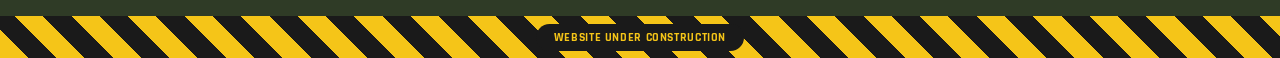
==== commit f993ea83: "rem changes" ====
--- a/about.html
+++ b/about.html
@@ -51,18 +51,18 @@
   </p>
   <figure class="about-photo">
     <img src="assets/img/photos/longleaf-stand-morning.jpg" alt="An open, uneven-aged longleaf pine stand with a grassy groundcover, lit by early morning sun.">
-    <figcaption>Photo Credit: Hunter Nichols, The Jones Center at Ichauway</figcaption>
+    <figcaption>Photo Credit: The Jones Center at Ichauway</figcaption>
   </figure>
   <p>
-    Selection silviculture, harvests that remove individual trees or
+    Selection silviculture, which involves harvests that remove individual trees or
     small groups rather than clearcutting and replanting even-aged
     blocks, is a common approach to putting ecological forestry into
     practice. While its general principles are well
     established, they aren't defined by a single technique and can be
-    adapted to local conditions and management goals. One well-documented
+    adapted to local conditions, financial constraints, and management goals. One well-documented
     example is the Stoddard-Neel approach, developed in the Red Hills
     region of southwest Georgia and north Florida, the same longleaf pine
-    country where the Jones Center at Ichauway sits. It traces back to
+    country where the Jones Center at Ichauway sits. The approach traces back to
     Herbert Stoddard, a wildlife biologist and forester whose early-20th-
     century bobwhite quail research led him to a broader philosophy of land
     management, later carried forward and refined by his colleague Leon
@@ -71,8 +71,8 @@
     <a class="text-link" href="https://www.jonesctr.org/the-stoddard-neel-approach-to-ecological-forestry/" target="_blank" rel="noopener">outreach publication on the Stoddard-Neel approach</a>.
   </p>
   <p>
-    Ecological forestry is also a skill that takes years to learn. The
-    only way to develop a forester's eye for a good mark has traditionally
+    Ecological forestry skills that takes years to learn. The
+    only way to develop a keen forester's eye for a good mark has traditionally
     been to walk stands with an experienced mentor, tree by tree, season
     after season.
   </p>
@@ -86,7 +86,7 @@
         Pinecraft exists to close the gap between reading about single-tree
         selection and begining to pratice it. Marking a stand to meet complex objectives means
         weighing dozens of judgment calls per acre and having a vision for the future stand. In the field,
-        immediate feedback on tree selection can be slow. You don't really know how a mark
+        immediate feedback on tree selection can be slow. You can't fully know how a mark
         turned out until the harvest is done and the stand has had time to
         respond.
       </p>
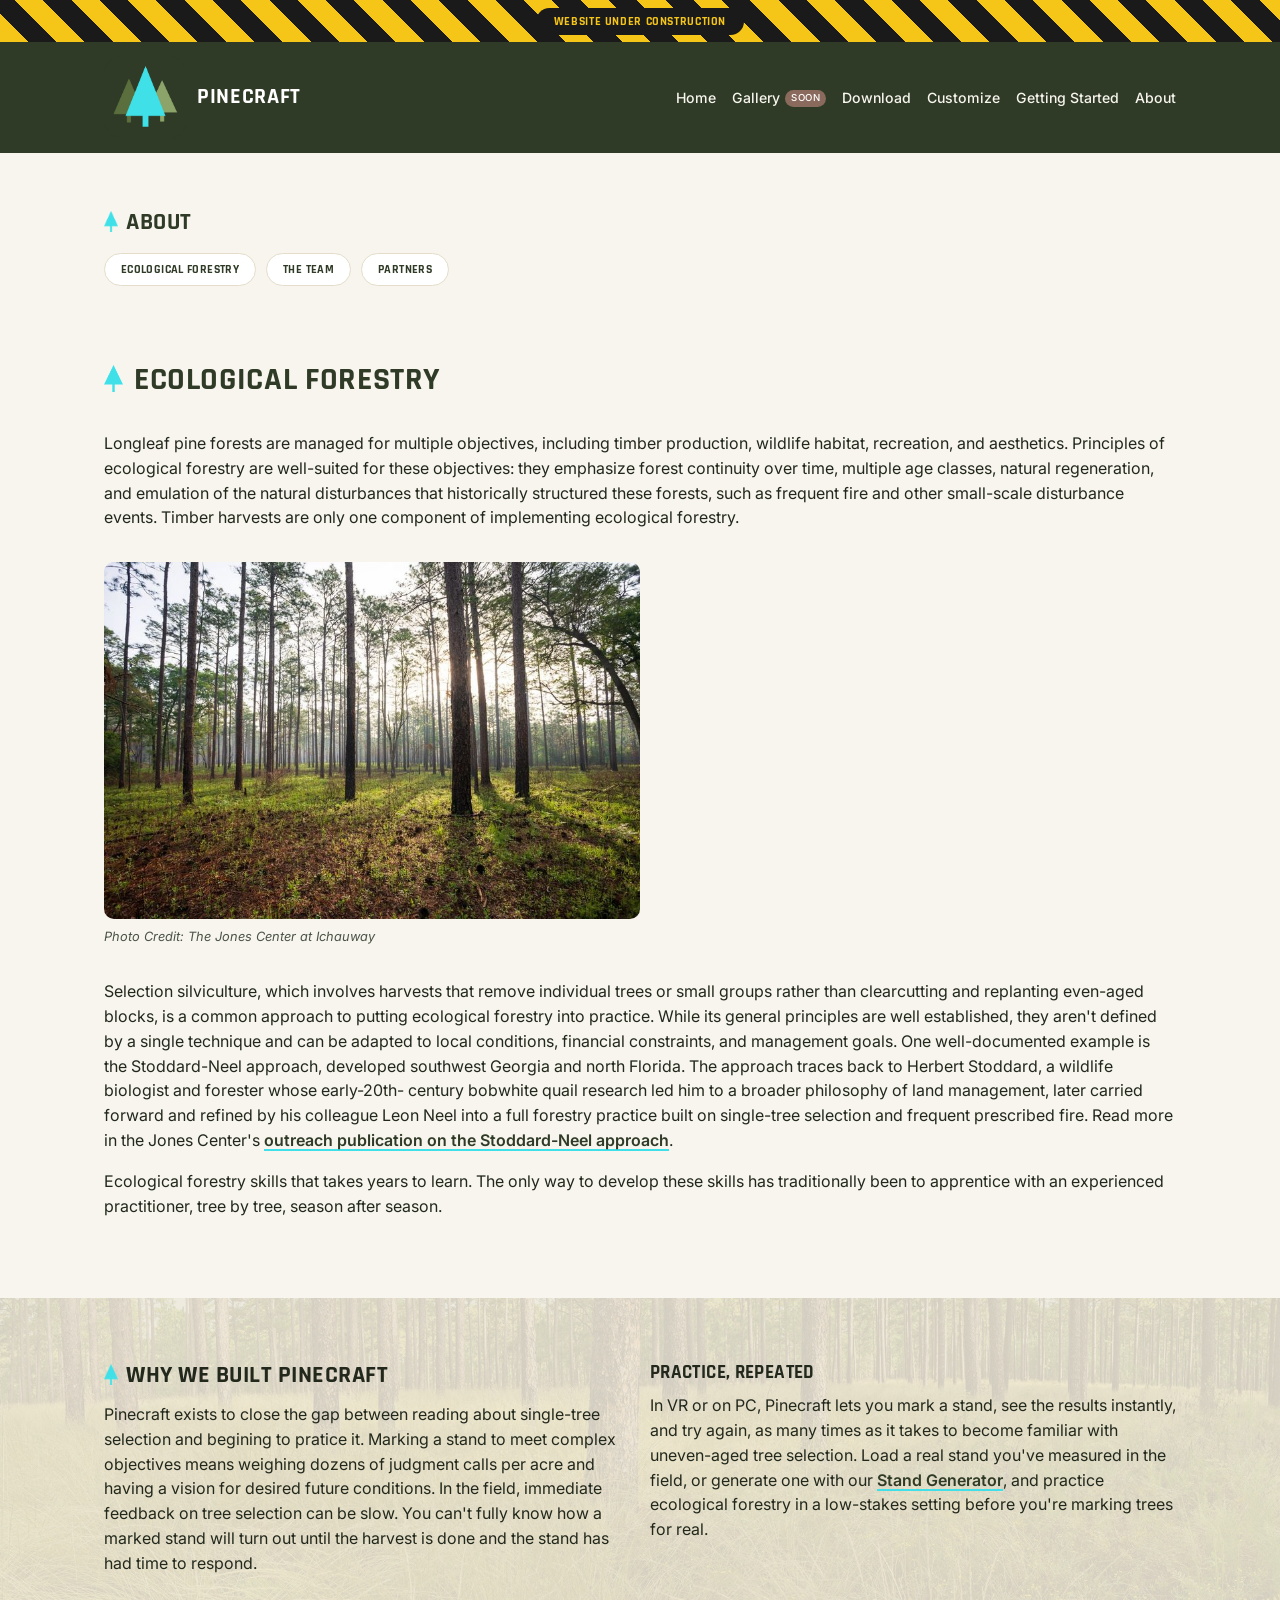
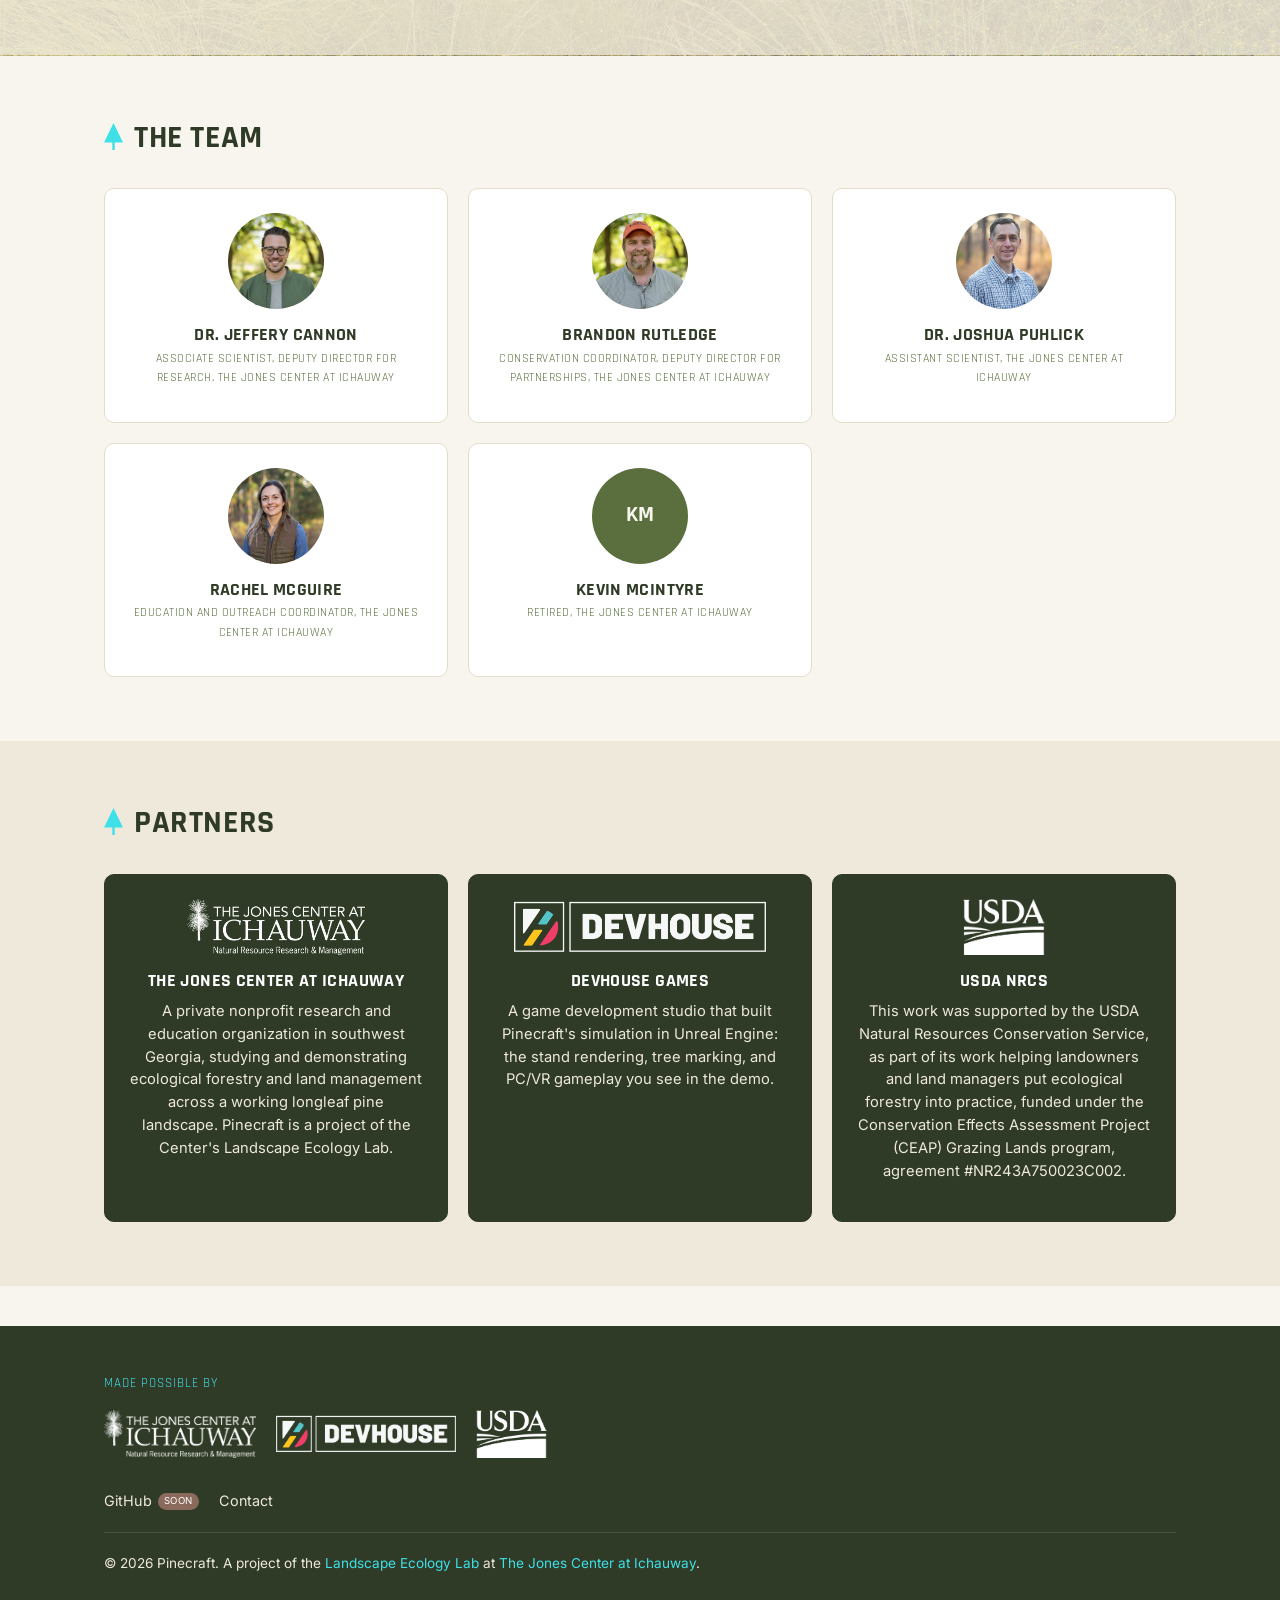
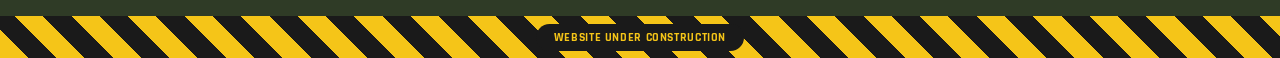
==== commit ee44ee1f: "jkm comments" ====
--- a/about.html
+++ b/about.html
@@ -60,9 +60,8 @@
     practice. While its general principles are well
     established, they aren't defined by a single technique and can be
     adapted to local conditions, financial constraints, and management goals. One well-documented
-    example is the Stoddard-Neel approach, developed in the Red Hills
-    region of southwest Georgia and north Florida, the same longleaf pine
-    country where the Jones Center at Ichauway sits. The approach traces back to
+    example is the Stoddard-Neel approach, developed 
+    southwest Georgia and north Florida. The approach traces back to
     Herbert Stoddard, a wildlife biologist and forester whose early-20th-
     century bobwhite quail research led him to a broader philosophy of land
     management, later carried forward and refined by his colleague Leon
@@ -72,8 +71,8 @@
   </p>
   <p>
     Ecological forestry skills that takes years to learn. The
-    only way to develop a keen forester's eye for a good mark has traditionally
-    been to walk stands with an experienced mentor, tree by tree, season
+    only way to develop these skills has traditionally
+    been to apprentice with an experienced practitioner, tree by tree, season
     after season.
   </p>
 </section>
@@ -85,9 +84,9 @@
       <p>
         Pinecraft exists to close the gap between reading about single-tree
         selection and begining to pratice it. Marking a stand to meet complex objectives means
-        weighing dozens of judgment calls per acre and having a vision for the future stand. In the field,
-        immediate feedback on tree selection can be slow. You can't fully know how a mark
-        turned out until the harvest is done and the stand has had time to
+        weighing dozens of judgment calls per acre and having a vision for desired future conditions. In the field,
+        immediate feedback on tree selection can be slow. You can't fully know how a marked stand will
+        turn out until the harvest is done and the stand has had time to
         respond.
       </p>
     </div>
--- a/assets/css/main.css
+++ b/assets/css/main.css
@@ -606,6 +606,19 @@
   color: var(--ink-soft);
   font-style: italic;
 }
+/* Sub-section heading within a details block (e.g. inside Advanced
+   Settings) — same bold-caps treatment as the details' own <summary>,
+   one notch smaller so the hierarchy (Advanced Settings > sub-section)
+   still reads clearly. */
+.section-label {
+  margin: 0 0 8px;
+  font-family: var(--font-display);
+  font-weight: 700;
+  text-transform: uppercase;
+  font-size: 0.75rem;
+  letter-spacing: 0.04em;
+  color: var(--forest-dark);
+}
 
 /* ==========================================================================
    Stand Generator preview
@@ -847,9 +860,129 @@
   accent-color: var(--accent-cyan);
 }
 .slider-field input[type="number"] {
-  width: 80px;
+  width: 100px;
   flex: none;
 }
+/* Min/mid/max labels directly under a slider, each with a small tick dash
+   above it. Native <input type=range> widgets are drawn by the OS/browser
+   as a single opaque unit, so anything positioned over or under the track
+   itself gets painted over regardless of z-index — putting the ticks here,
+   below the track and attached to the numbers, sidesteps that entirely.
+   Right-margin matches the number input's width + the slider-field gap, so
+   the row lines up under the range track rather than spanning the number
+   field too. */
+.slider-scale {
+  display: flex;
+  justify-content: space-between;
+  margin-top: 2px;
+  margin-right: 112px;
+  padding-top: 6px;
+  padding-left: 2px;
+  padding-right: 2px;
+  font-size: 0.72rem;
+  color: var(--ink-soft);
+}
+.slider-scale span {
+  position: relative;
+}
+.slider-scale span::before {
+  content: '';
+  position: absolute;
+  top: -6px;
+  left: 50%;
+  transform: translateX(-50%);
+  width: 2px;
+  height: 5px;
+  background: rgba(75, 83, 70, 0.45);
+}
+.form-field input:disabled {
+  background: #ece7d6;
+  color: var(--ink-soft);
+  cursor: not-allowed;
+}
+.slider-field input[type="range"]:disabled {
+  accent-color: var(--ink-soft);
+  cursor: not-allowed;
+}
+.derived-tag {
+  text-transform: none;
+  font-weight: 500;
+  letter-spacing: normal;
+  color: var(--forest-mid);
+  margin-left: 4px;
+}
+.derived-tag:not(:empty)::before { content: '\2014\0020'; }
+
+/* The currently-derived Density/QMD/Basal Area field gets a hatched box
+   behind its label + slider, as an obvious "this one's calculated for you"
+   cue. Absolutely positioned so it doesn't add padding to the field itself
+   and never shifts the grid row it sits in. */
+.form-field.is-derived {
+  position: relative;
+  z-index: 0;
+}
+.form-field.is-derived::before {
+  content: '';
+  position: absolute;
+  inset: -10px -12px;
+  z-index: -1;
+  background: repeating-linear-gradient(
+    45deg,
+    #e3ddc9 0, #e3ddc9 6px,
+    #f3f0e4 6px, #f3f0e4 12px
+  );
+  border: 1px solid #d8d0b8;
+  border-radius: var(--radius);
+}
+
+/* Segmented toggle-button group: real radio inputs, visually hidden, with
+   the following <label> styled as a pressed/unpressed button. Keeps native
+   radio semantics (keyboard nav, screen readers) with a button/switch look. */
+.toggle-group {
+  display: inline-flex;
+  border: 1px solid #e3ddc9;
+  border-radius: var(--radius);
+  overflow: hidden;
+}
+.toggle-group input[type="radio"] {
+  position: absolute;
+  width: 1px;
+  height: 1px;
+  opacity: 0;
+  pointer-events: none;
+}
+.toggle-group label {
+  display: flex;
+  align-items: center;
+  justify-content: center;
+  gap: 6px;
+  margin: 0;
+  padding: 0 18px;
+  height: 40px;
+  min-width: 140px;
+  box-sizing: border-box;
+  line-height: 1;
+  cursor: pointer;
+  font-family: var(--font-display);
+  font-weight: 700;
+  text-transform: uppercase;
+  font-size: 0.8rem;
+  letter-spacing: 0.04em;
+  color: var(--ink-soft);
+  background: var(--white);
+  transition: background 0.15s, color 0.15s;
+  user-select: none;
+}
+.toggle-group label:not(:last-of-type) { border-right: 1px solid #e3ddc9; }
+.toggle-group input[type="radio"]:checked + label {
+  background: var(--forest-mid);
+  color: var(--white);
+}
+.toggle-group input[type="radio"]:focus-visible + label {
+  outline: 2px solid var(--accent-cyan);
+  outline-offset: -2px;
+}
+.pattern-icon { flex: none; }
 .checkbox-field {
   display: flex;
   flex-wrap: wrap;
